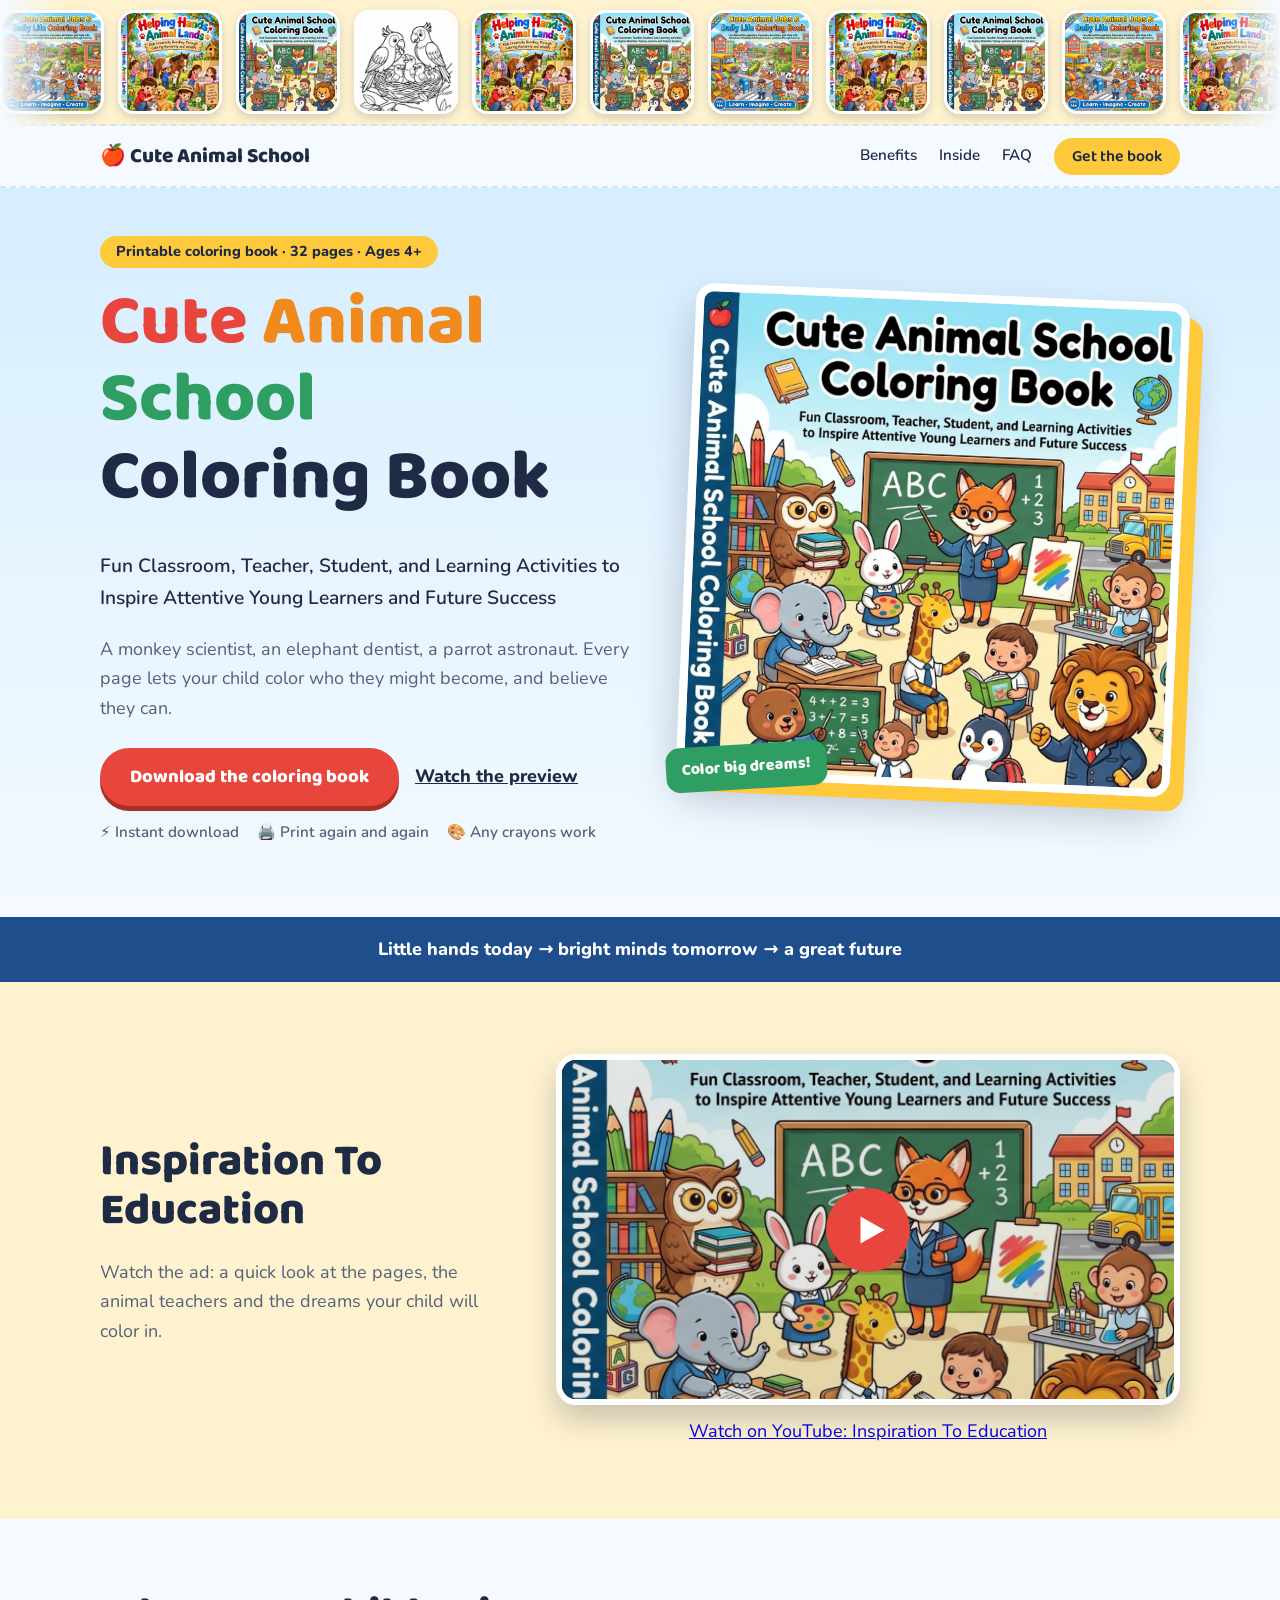
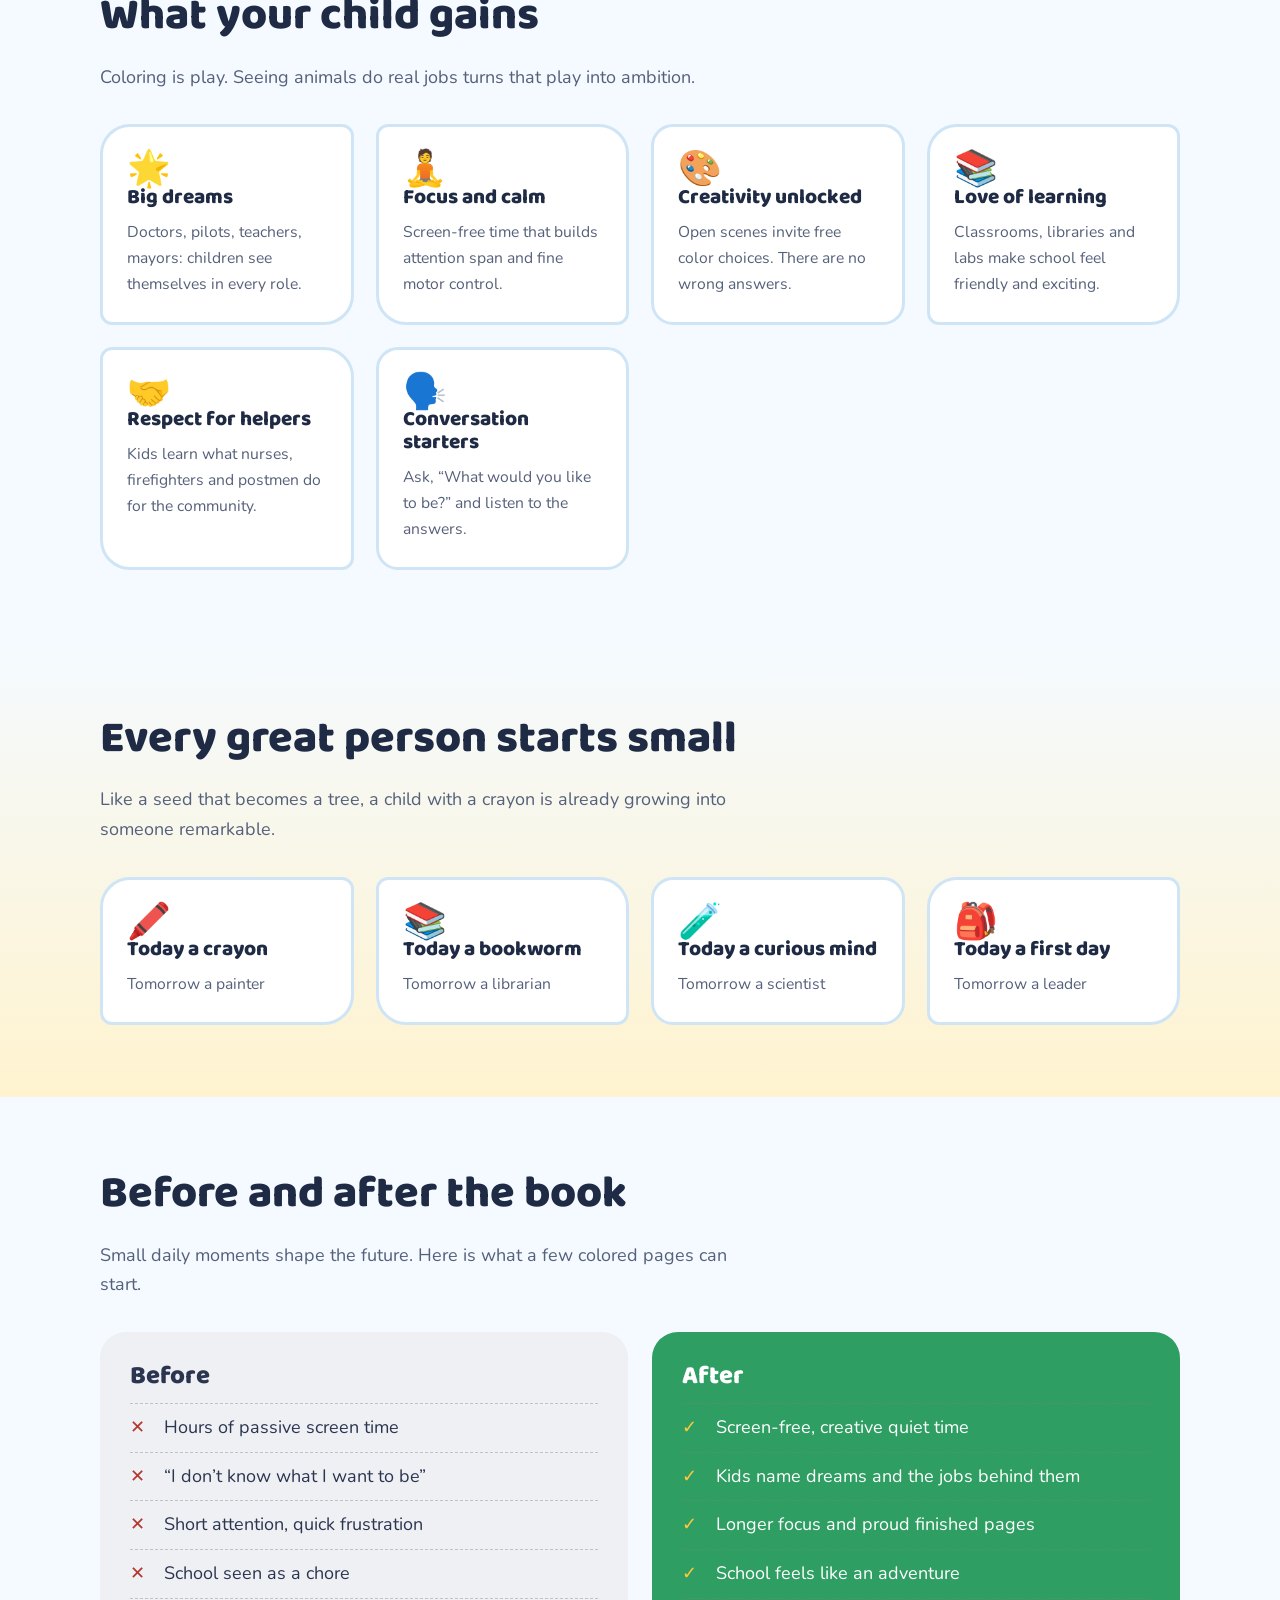
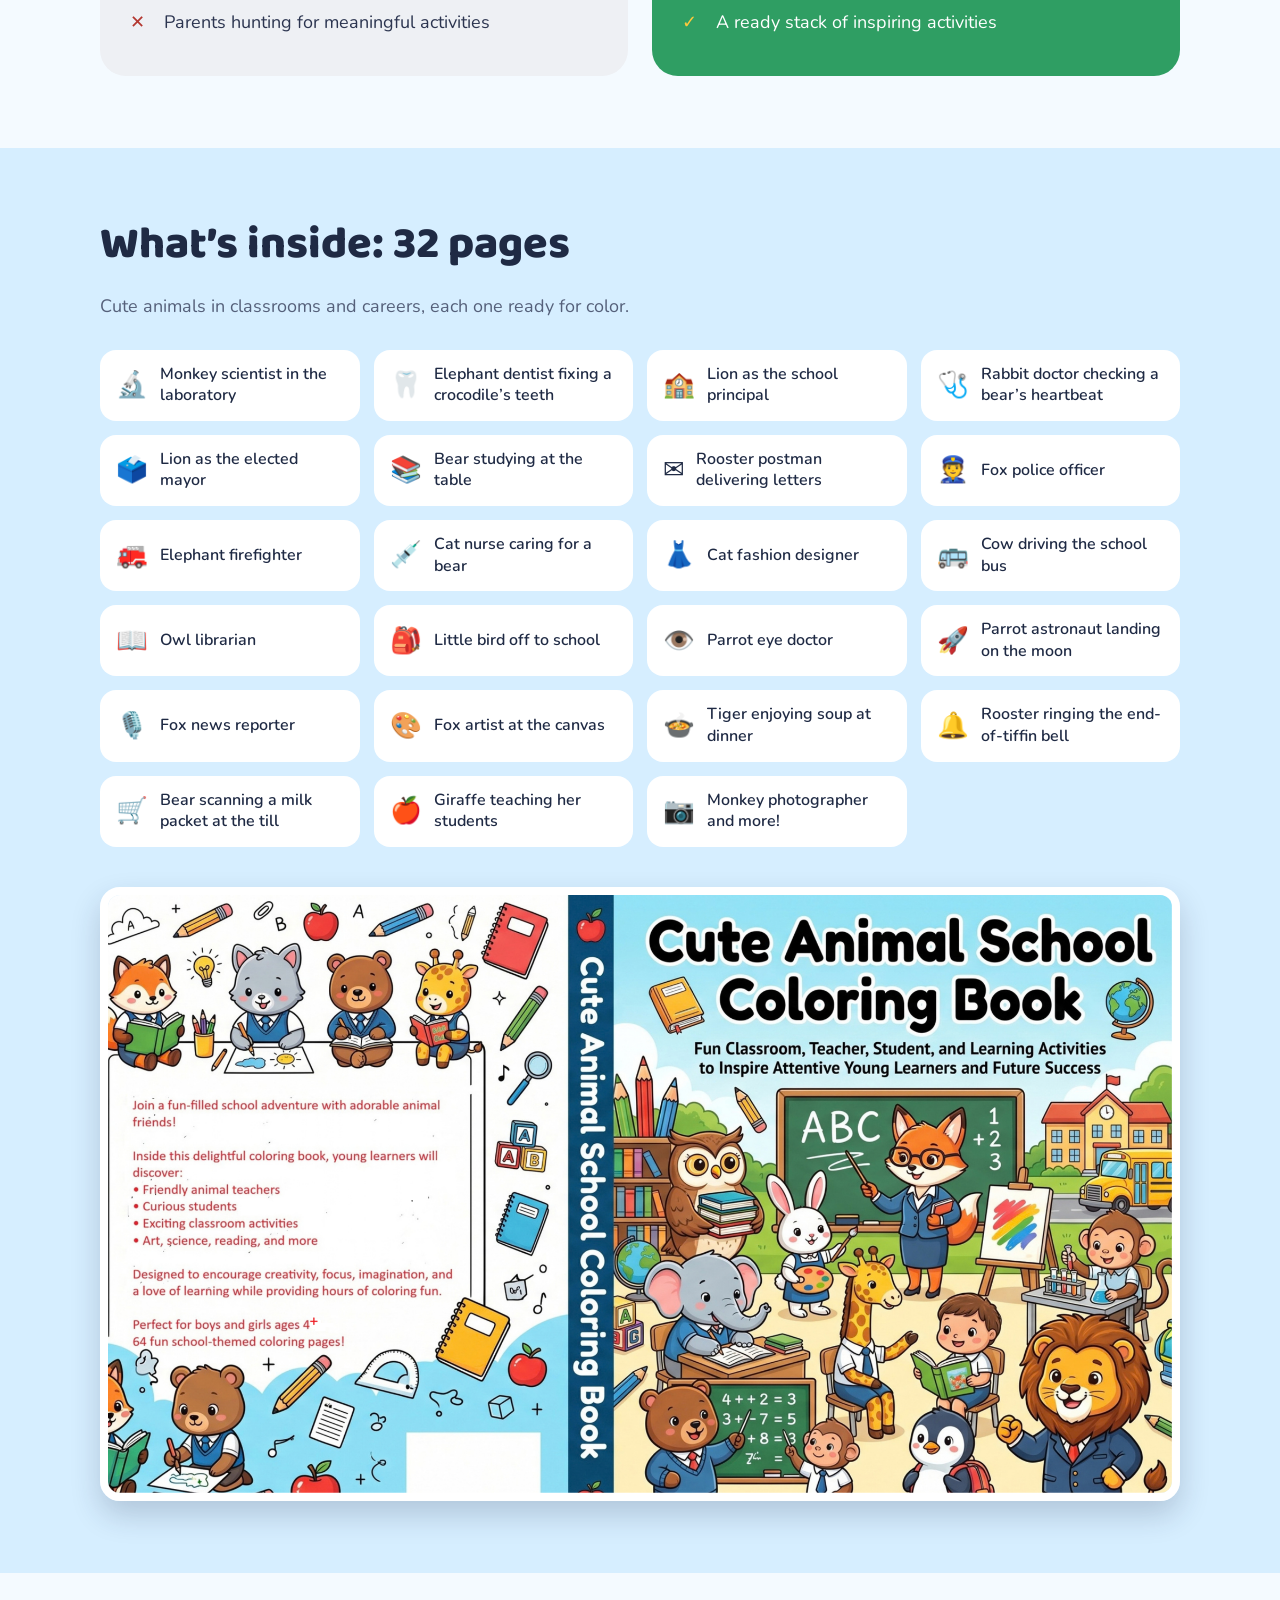
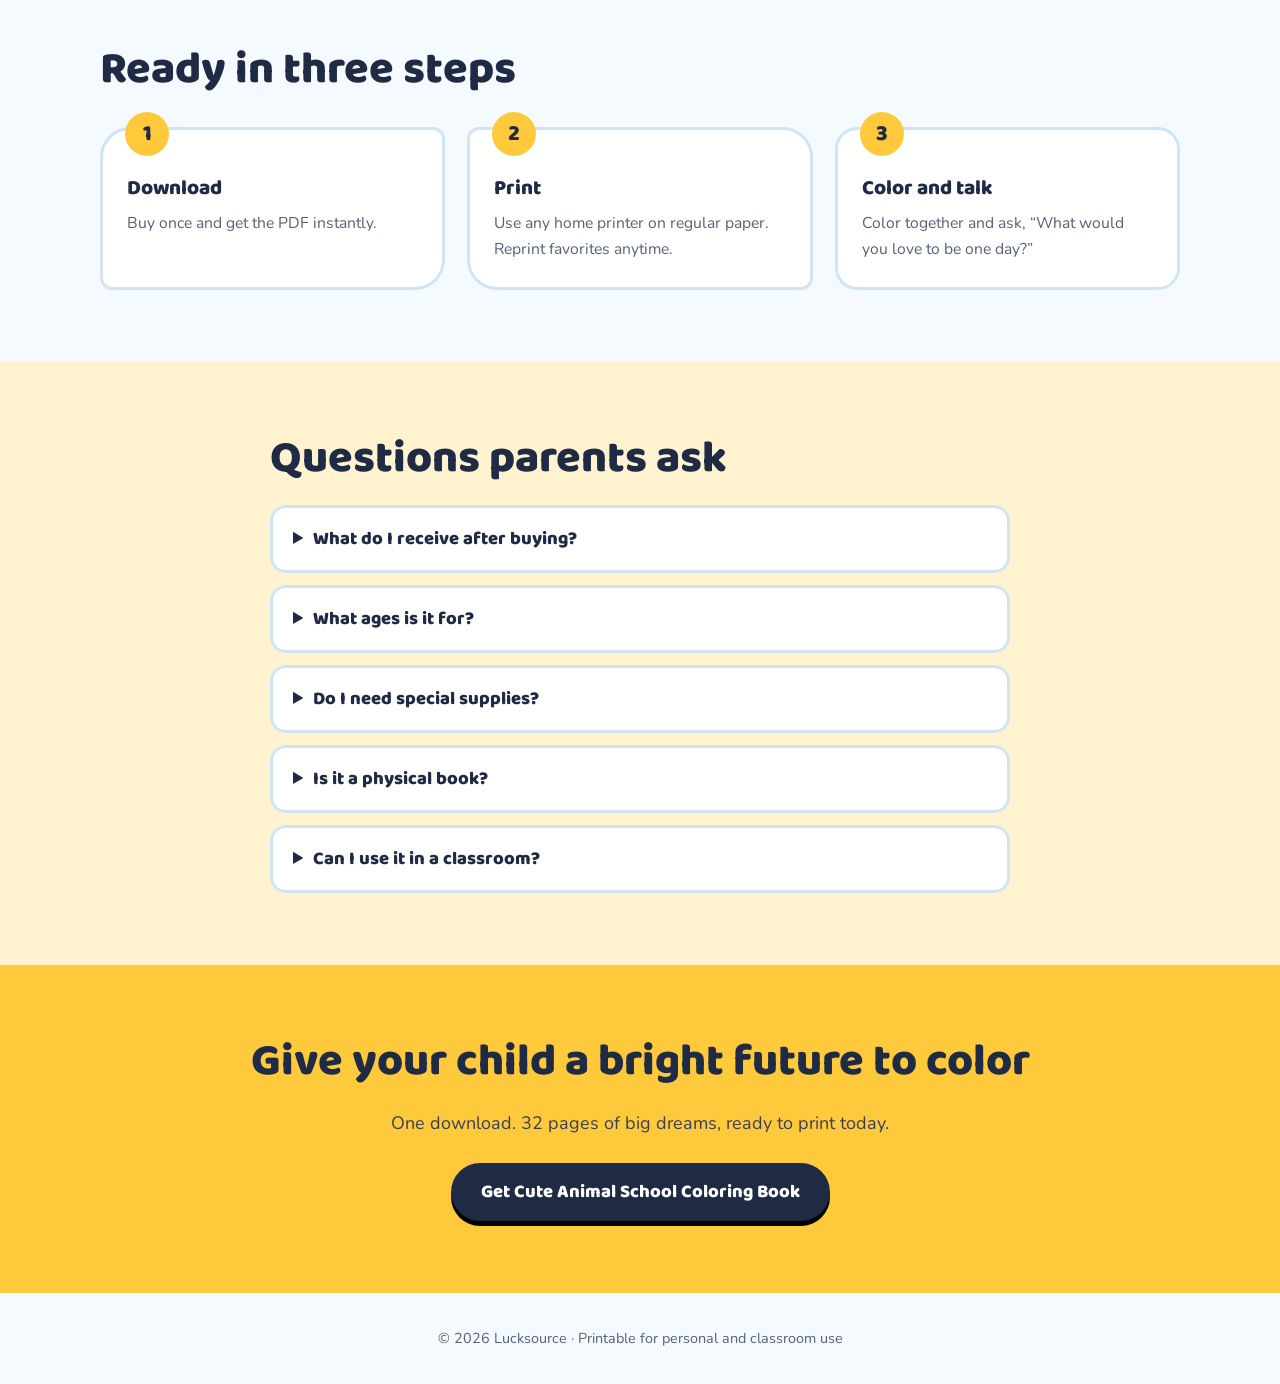
==== bigdreams.html @ ab489492 "Update bigdreams.html" ====
<!DOCTYPE html>
<html lang="en">
<head>
<meta charset="utf-8">
<meta name="viewport" content="width=device-width, initial-scale=1, viewport-fit=cover">
<meta name="p:domain_verify" content="902cdfe76a651cce641a2b0a8f173975"/>
<title>Cute Animal School Coloring Book – 32 Career Coloring Pages for Kids (Printable PDF)</title>
<meta name="description" content="Printable coloring book where cute animals become scientists, doctors, pilots and teachers. 32 pages to inspire attentive young learners and big dreams. Instant download.">
<meta name="keywords" content="animal coloring book, kids coloring pages, careers coloring book, school coloring book, printable coloring book, community helpers, digital download">
<meta name="robots" content="index, follow, max-image-preview:large">
<meta property="og:type" content="product">
<meta property="og:title" content="Cute Animal School Coloring Book – Color Big Dreams">
<meta property="og:description" content="32 printable pages of animals as doctors, astronauts, teachers and more. Instant digital download.">
<meta property="og:image" content="thumnailcuteanimalschool.png">
<meta name="twitter:card" content="summary_large_image">
<meta name="theme-color" content="#2F7BE0">
<link rel="preconnect" href="https://fonts.googleapis.com">
<link href="https://fonts.googleapis.com/css2?family=Baloo+2:wght@600;800&family=Nunito:wght@400;600;800&display=swap" rel="stylesheet">
<script type="application/ld+json">
{"@context":"https://schema.org","@type":"Product","name":"Cute Animal School Coloring Book","description":"Fun Classroom, Teacher, Student, and Learning Activities to Inspire Attentive Young Learners and Future Success. 32 printable pages.","image":"thumnailcuteanimalschool.png","category":"Coloring Book (Digital Download)","audience":{"@type":"PeopleAudience","suggestedMinAge":4},"offers":{"@type":"Offer","url":"https://lucksource.gumroad.com/l/bigdreams","availability":"https://schema.org/InStock","itemCondition":"https://schema.org/NewCondition"}}
</script>
<script type="application/ld+json">
{"@context":"https://schema.org","@type":"VideoObject","name":"Inspiration To Education","description":"Preview of the Cute Animal School Coloring Book.","thumbnailUrl":"thumnailcuteanimalschool.png","uploadDate":"2026-01-01","embedUrl":"https://www.youtube.com/embed/1lcFQXKccN4","contentUrl":"https://www.youtube.com/watch?v=1lcFQXKccN4"}
</script>
<script type="application/ld+json">
{"@context":"https://schema.org","@type":"FAQPage","mainEntity":[{"@type":"Question","name":"What do I receive after buying?","acceptedAnswer":{"@type":"Answer","text":"An instant digital download of the printable coloring book (32 pages). Print as many copies as you need for your own family or classroom."}},{"@type":"Question","name":"What ages is it for?","acceptedAnswer":{"@type":"Answer","text":"Ages 4 and up. Bold outlines suit little hands, and the busy classroom scenes keep older kids interested."}},{"@type":"Question","name":"Do I need special supplies?","acceptedAnswer":{"@type":"Answer","text":"No. Crayons, colored pencils or washable markers all work on standard printer paper."}},{"@type":"Question","name":"Is it a physical book?","acceptedAnswer":{"@type":"Answer","text":"No. It is a digital PDF you print at home, so there is no shipping wait."}},{"@type":"Question","name":"Can I use it in a classroom?","acceptedAnswer":{"@type":"Answer","text":"Yes. Printing for your own family or classroom is welcome. Reselling or sharing the file is not."}}]}
</script>

</head>
<body>
<!-- ===== PRODUCT TICKER: to add a product, copy one <li> and change the link, image and alt text ===== -->
<div class="ticker" id="ticker" role="region" aria-label="Our products">
    <ul class="ticker-track" id="tickerTrack"></ul>
</div>


<header class="top"><div class="wrap">
<a class="logo" href="#top">🍎 Cute Animal School</a>
<nav aria-label="Main"><a href="#benefits">Benefits</a><a href="#inside">Inside</a><a href="#faq">FAQ</a><a class="btn alt" style="padding:6px 18px;font-size:1rem;box-shadow:none" href="https://lucksource.gumroad.com/l/bigdreams" rel="noopener">Get the book</a></nav>
</div></header>

<main id="top">
<section class="hero"><div class="wrap">
<div>
<span class="pill">Printable coloring book · 32 pages · Ages 4+</span>
<h1 class="rainbow"><span>Cute</span> <span>Animal</span> <span>School</span><br><span>Coloring</span> Book</h1>
<p class="sub">Fun Classroom, Teacher, Student, and Learning Activities to Inspire Attentive Young Learners and Future Success</p>
<p class="lead">A monkey scientist, an elephant dentist, a parrot astronaut. Every page lets your child color who they might become, and believe they can.</p>
<div class="cta-row"><a class="btn" href="https://lucksource.gumroad.com/l/bigdreams" rel="noopener">Download the coloring book</a><a href="#video" style="font-weight:800;color:var(--ink)">Watch the preview</a></div>
<ul class="trust"><li>⚡ Instant download</li><li>🖨️ Print again and again</li><li>🎨 Any crayons work</li></ul>
</div>
<div class="book"><img src="thumnailcuteanimalschool.png" width="600" height="600" alt="Cover of the Cute Animal School Coloring Book showing a fox teacher, owl, rabbit, elephant, giraffe, lion and penguin in a classroom"><div class="stamp">Color big dreams!</div></div>
</div></section>

<div class="strip"><p>Little hands today → bright minds tomorrow → a great future</p></div>

<section class="video" id="video"><div class="wrap">
<div><h2>Inspiration To Education</h2><p class="lead">Watch the ad: a quick look at the pages, the animal teachers and the dreams your child will color in.</p></div>
<div>
<div class="player" id="player">
<img src="thumnailcuteanimalschool.png" alt="Preview of the Cute Animal School Coloring Book" loading="lazy">
<button type="button" aria-label="Play the Inspiration To Education video"><svg viewBox="0 0 24 24"><path d="M5 3l16 9-16 9z"/></svg></button>
</div>
<p style="text-align:center;margin:12px 0 0"><a href="https://www.youtube.com/watch?v=1lcFQXKccN4" rel="noopener" target="_blank">Watch on YouTube: Inspiration To Education</a></p>
</div>
</div></section>

<section id="benefits"><div class="wrap">
<h2>What your child gains</h2>
<p class="lead">Coloring is play. Seeing animals do real jobs turns that play into ambition.</p>
<div class="grid">
<div class="card"><div class="ico">🌟</div><h3>Big dreams</h3><p>Doctors, pilots, teachers, mayors: children see themselves in every role.</p></div>
<div class="card"><div class="ico">🧘</div><h3>Focus and calm</h3><p>Screen-free time that builds attention span and fine motor control.</p></div>
<div class="card"><div class="ico">🎨</div><h3>Creativity unlocked</h3><p>Open scenes invite free color choices. There are no wrong answers.</p></div>
<div class="card"><div class="ico">📚</div><h3>Love of learning</h3><p>Classrooms, libraries and labs make school feel friendly and exciting.</p></div>
<div class="card"><div class="ico">🤝</div><h3>Respect for helpers</h3><p>Kids learn what nurses, firefighters and postmen do for the community.</p></div>
<div class="card"><div class="ico">🗣️</div><h3>Conversation starters</h3><p>Ask, “What would you like to be?” and listen to the answers.</p></div>
</div></div></section>

<section class="future"><div class="wrap">
<h2>Every great person starts small</h2>
<p class="lead">Like a seed that becomes a tree, a child with a crayon is already growing into someone remarkable.</p>
<div class="grid"><div class="card"><div class="ico">🖍️</div><h3>Today a crayon</h3><p>Tomorrow a painter</p></div><div class="card"><div class="ico">📚</div><h3>Today a bookworm</h3><p>Tomorrow a librarian</p></div><div class="card"><div class="ico">🧪</div><h3>Today a curious mind</h3><p>Tomorrow a scientist</p></div><div class="card"><div class="ico">🎒</div><h3>Today a first day</h3><p>Tomorrow a leader</p></div></div>
</div></section>

<section><div class="wrap">
<h2>Before and after the book</h2>
<p class="lead">Small daily moments shape the future. Here is what a few colored pages can start.</p>
<div class="ba">
<div class="before"><h3>Before</h3><ul>
<li>Hours of passive screen time</li><li>“I don’t know what I want to be”</li><li>Short attention, quick frustration</li><li>School seen as a chore</li><li>Parents hunting for meaningful activities</li></ul></div>
<div class="after"><h3>After</h3><ul>
<li>Screen-free, creative quiet time</li><li>Kids name dreams and the jobs behind them</li><li>Longer focus and proud finished pages</li><li>School feels like an adventure</li><li>A ready stack of inspiring activities</li></ul></div>
</div></div></section>

<section class="inside" id="inside"><div class="wrap">
<h2>What’s inside: 32 pages</h2>
<p class="lead">Cute animals in classrooms and careers, each one ready for color.</p>
<ul class="themes"><li><b>🔬</b>Monkey scientist in the laboratory</li><li><b>🦷</b>Elephant dentist fixing a crocodile’s teeth</li><li><b>🏫</b>Lion as the school principal</li><li><b>🩺</b>Rabbit doctor checking a bear’s heartbeat</li><li><b>🗳️</b>Lion as the elected mayor</li><li><b>📚</b>Bear studying at the table</li><li><b>✉️</b>Rooster postman delivering letters</li><li><b>👮</b>Fox police officer</li><li><b>🚒</b>Elephant firefighter</li><li><b>💉</b>Cat nurse caring for a bear</li><li><b>👗</b>Cat fashion designer</li><li><b>🚌</b>Cow driving the school bus</li><li><b>📖</b>Owl librarian</li><li><b>🎒</b>Little bird off to school</li><li><b>👁️</b>Parrot eye doctor</li><li><b>🚀</b>Parrot astronaut landing on the moon</li><li><b>🎙️</b>Fox news reporter</li><li><b>🎨</b>Fox artist at the canvas</li><li><b>🍲</b>Tiger enjoying soup at dinner</li><li><b>🔔</b>Rooster ringing the end-of-tiffin bell</li><li><b>🛒</b>Bear scanning a milk packet at the till</li><li><b>🍎</b>Giraffe teaching her students</li><li><b>📷</b>Monkey photographer and more!</li></ul>
<div class="peek"><img src="SchoolPage.png" width="2000" height="1125" loading="lazy" alt="Back and front cover of the Cute Animal School Coloring Book with animal teachers, students and school supplies"></div>
</div></section>

<section class="how"><div class="wrap">
<h2>Ready in three steps</h2>
<div class="grid">
<div class="card"><h3>Download</h3><p>Buy once and get the PDF instantly.</p></div>
<div class="card"><h3>Print</h3><p>Use any home printer on regular paper. Reprint favorites anytime.</p></div>
<div class="card"><h3>Color and talk</h3><p>Color together and ask, “What would you love to be one day?”</p></div>
</div></div></section>

<section id="faq" style="background:var(--wash)"><div class="wrap" style="max-width:780px">
<h2>Questions parents ask</h2>
<details><summary>What do I receive after buying?</summary><p>An instant digital download of the printable coloring book (32 pages). Print as many copies as you need for your own family or classroom.</p></details><details><summary>What ages is it for?</summary><p>Ages 4 and up. Bold outlines suit little hands, and the busy classroom scenes keep older kids interested.</p></details><details><summary>Do I need special supplies?</summary><p>No. Crayons, colored pencils or washable markers all work on standard printer paper.</p></details><details><summary>Is it a physical book?</summary><p>No. It is a digital PDF you print at home, so there is no shipping wait.</p></details><details><summary>Can I use it in a classroom?</summary><p>Yes. Printing for your own family or classroom is welcome. Reselling or sharing the file is not.</p></details>
</div></section>

<section class="final"><div class="wrap">
<h2>Give your child a bright future to color</h2>
<p class="lead">One download. 32 pages of big dreams, ready to print today.</p>
<a class="btn" href="https://lucksource.gumroad.com/l/bigdreams" rel="noopener">Get Cute Animal School Coloring Book</a>
</div></section>
</main>

<footer><div class="wrap">© <span id="yr">2026</span> Lucksource · Printable for personal and classroom use</div></footer>
<div class="sticky"><a class="btn" href="https://lucksource.gumroad.com/l/bigdreams" rel="noopener">Download the coloring book</a></div>

<script>
(function(){
var pl=document.getElementById("player");
pl.querySelector("button").addEventListener("click",function(){
var f=document.createElement("iframe");f.src="https://www.youtube-nocookie.com/embed/1lcFQXKccN4?autoplay=1&rel=0";
f.title="Inspiration To Education video";f.allow="autoplay; encrypted-media; picture-in-picture";f.allowFullscreen=true;
pl.innerHTML="";pl.appendChild(f)});
document.getElementById("yr").textContent=new Date().getFullYear();
var box=document.getElementById("ticker"),ul=document.getElementById("tickerTrack");
var originals=[].slice.call(ul.children);
if(window.matchMedia&&window.matchMedia("(prefers-reduced-motion: reduce)").matches)return;
var SPEED=60;
function build(){
[].slice.call(ul.querySelectorAll("[data-clone]")).forEach(function(n){ul.removeChild(n)});
var setW=ul.offsetWidth;if(!setW)return;
var n=Math.max(1,Math.ceil(box.clientWidth/setW));
for(var r=0;r<n*2-1;r++){originals.forEach(function(li){
var c=li.cloneNode(true);c.setAttribute("data-clone","");c.setAttribute("aria-hidden","true");
[].forEach.call(c.querySelectorAll("a"),function(a){a.tabIndex=-1});ul.appendChild(c)})}
box.style.setProperty("--dur",(n*setW/SPEED)+"s");box.classList.add("is-live")}
build();
var t;window.addEventListener("resize",function(){clearTimeout(t);t=setTimeout(build,200)});
})();
</script>

<script> 
async function loadPage() {
    const tickerTrack = document.getElementById("tickerTrack");

    try {
        // Read the product list from the text file
       
  
        const response = await fetch("productsPath.txt");

        if (!response.ok) {
            throw new Error("Could not load productsPath.txt");
        }

        const text = await response.text();

       
        // Create the UL > LI > A > IMG structure
        const lines = text.split(/\r?\n/);

        lines.forEach(line => {
            if (!line.trim()) return;

            const [href, src, alt] = line.split("|").map(x => x.trim());

            if (!href || !src) return;

            const li = document.createElement("li");
            const a = document.createElement("a");
            const img = document.createElement("img");

            a.href = href;
            a.target = "_blank";
            a.rel = "noopener";

            img.src = src;
            img.alt = alt || "";
            img.decoding = "async";

            a.appendChild(img);
            li.appendChild(a);
            tickerTrack.appendChild(li);
        });
        
        

    } catch (error) {
        console.error("Ticker loading error:", error);
    }

     setTimeout(function () {
        const link = document.createElement("link");
        link.rel = "stylesheet";
        link.href = "style.css";

        document.head.appendChild(link);
    }, 10);
}

document.addEventListener("DOMContentLoaded", loadPage);

</script> 
    
</body>
</html>
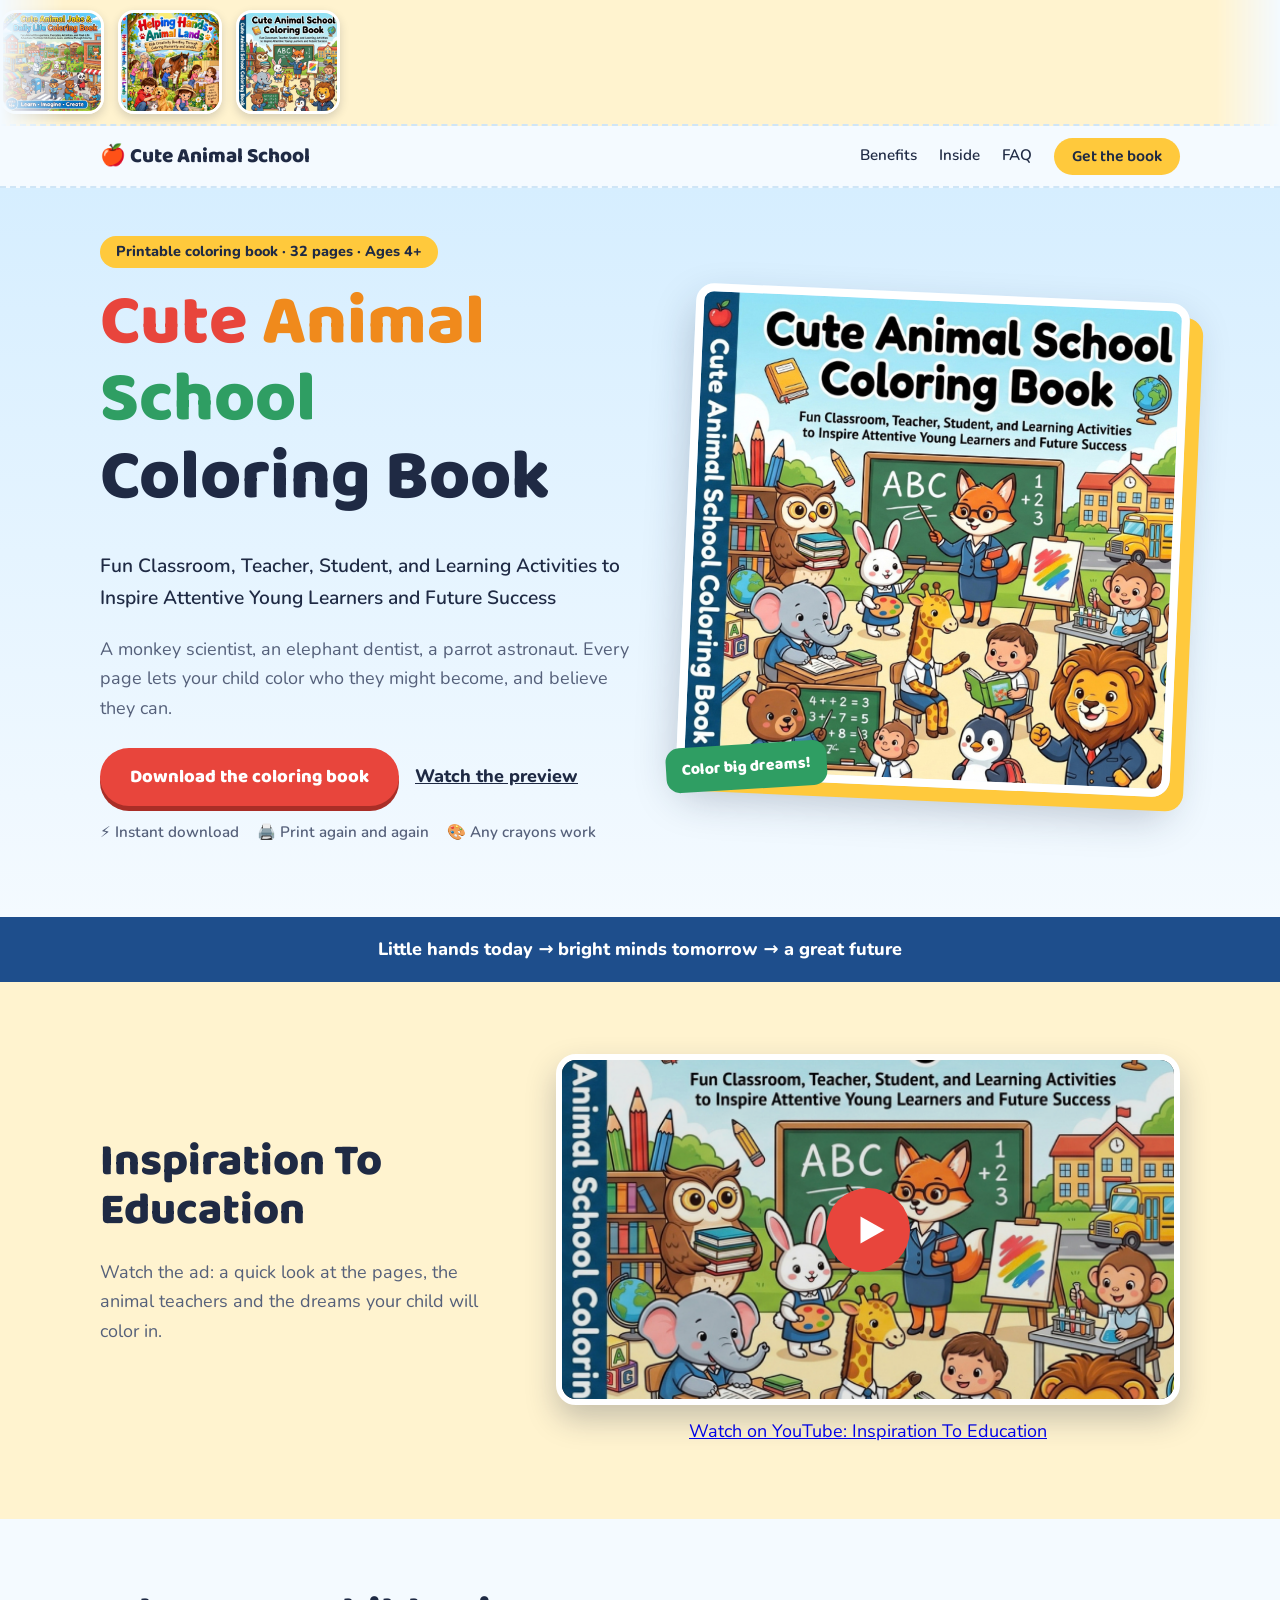
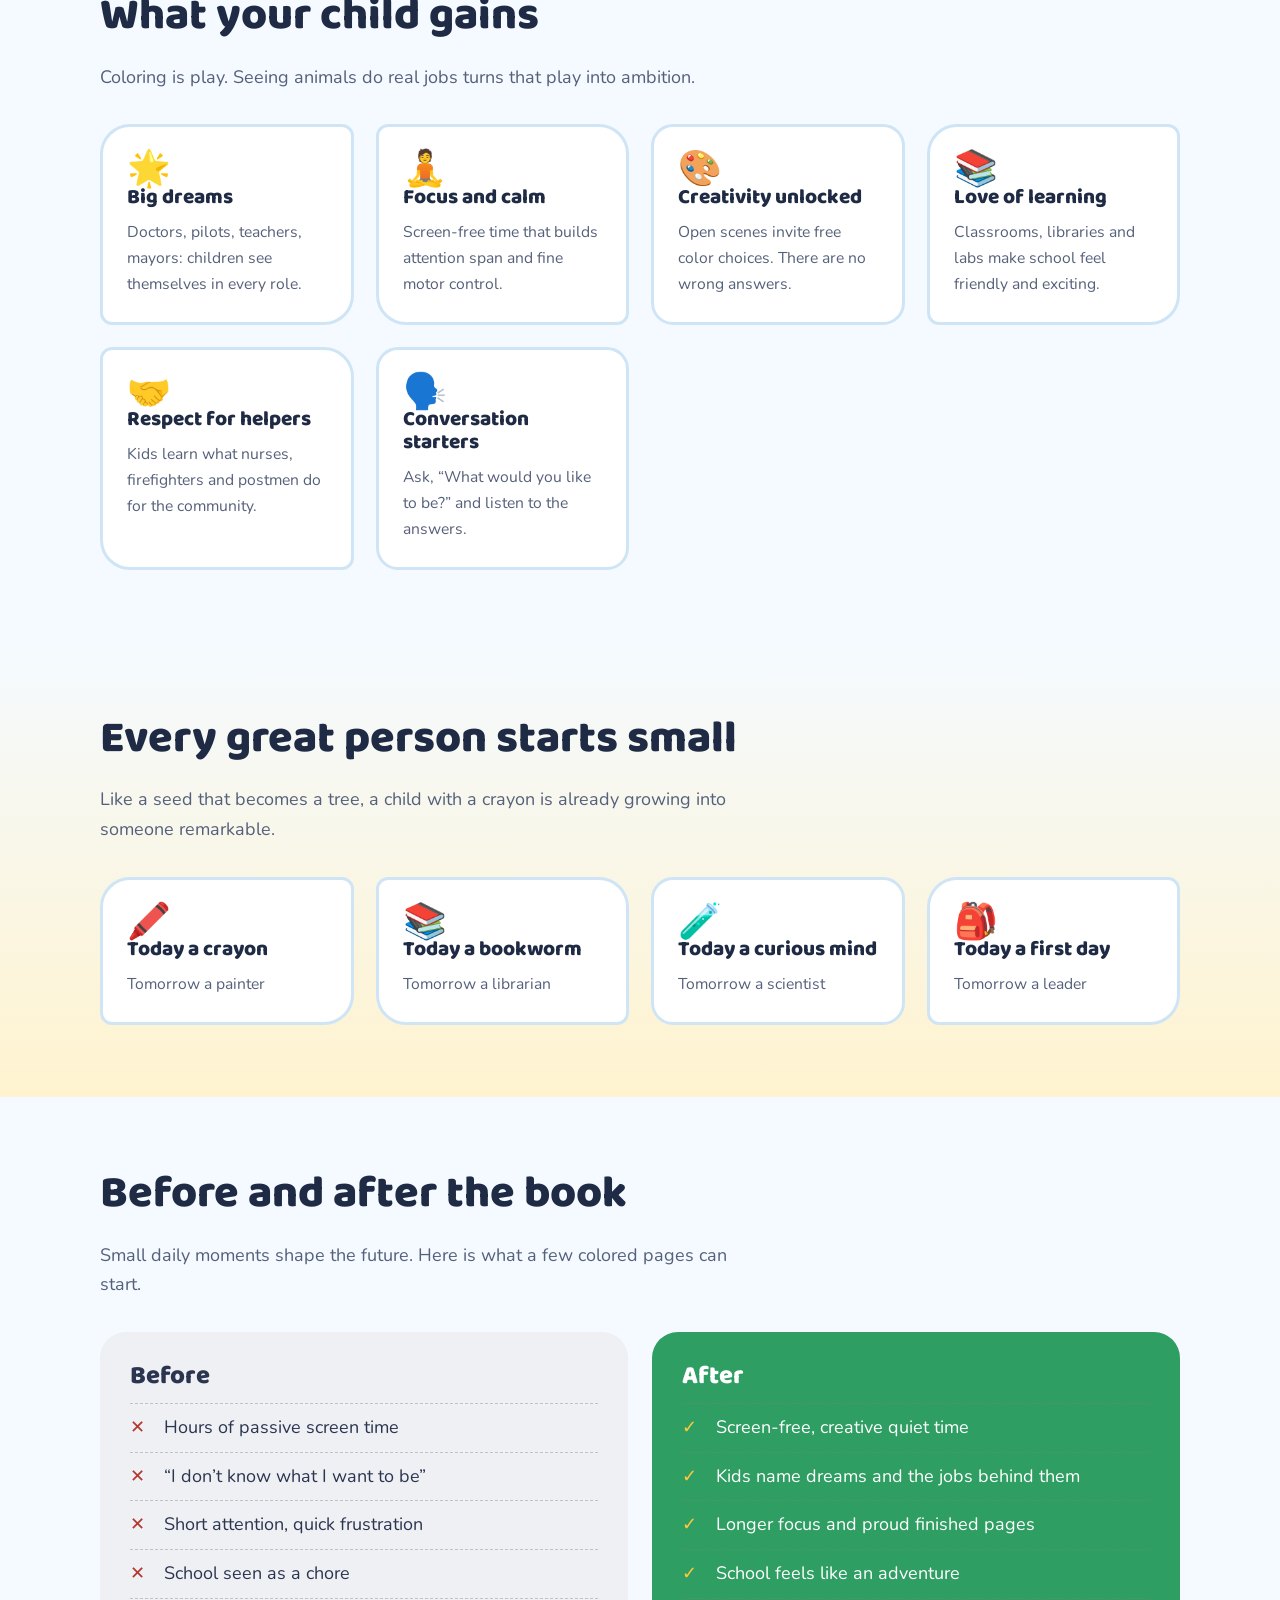
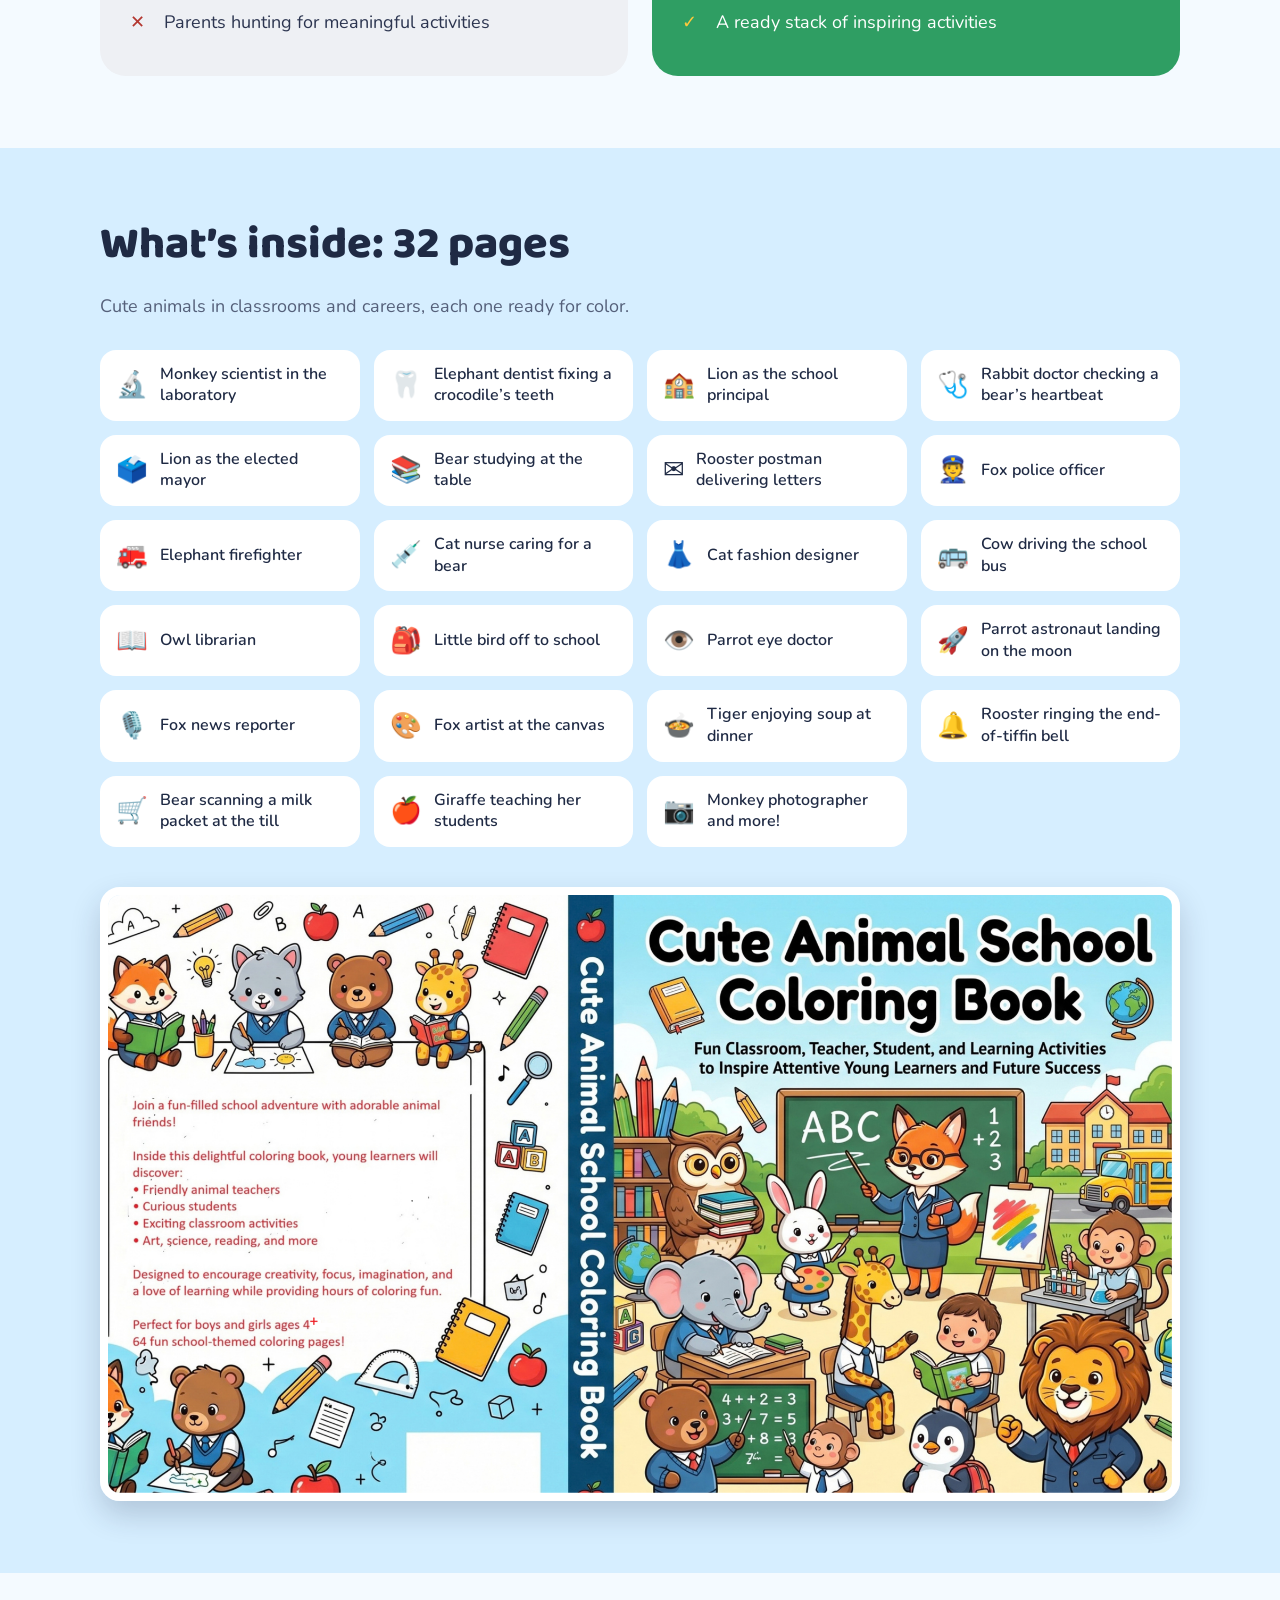
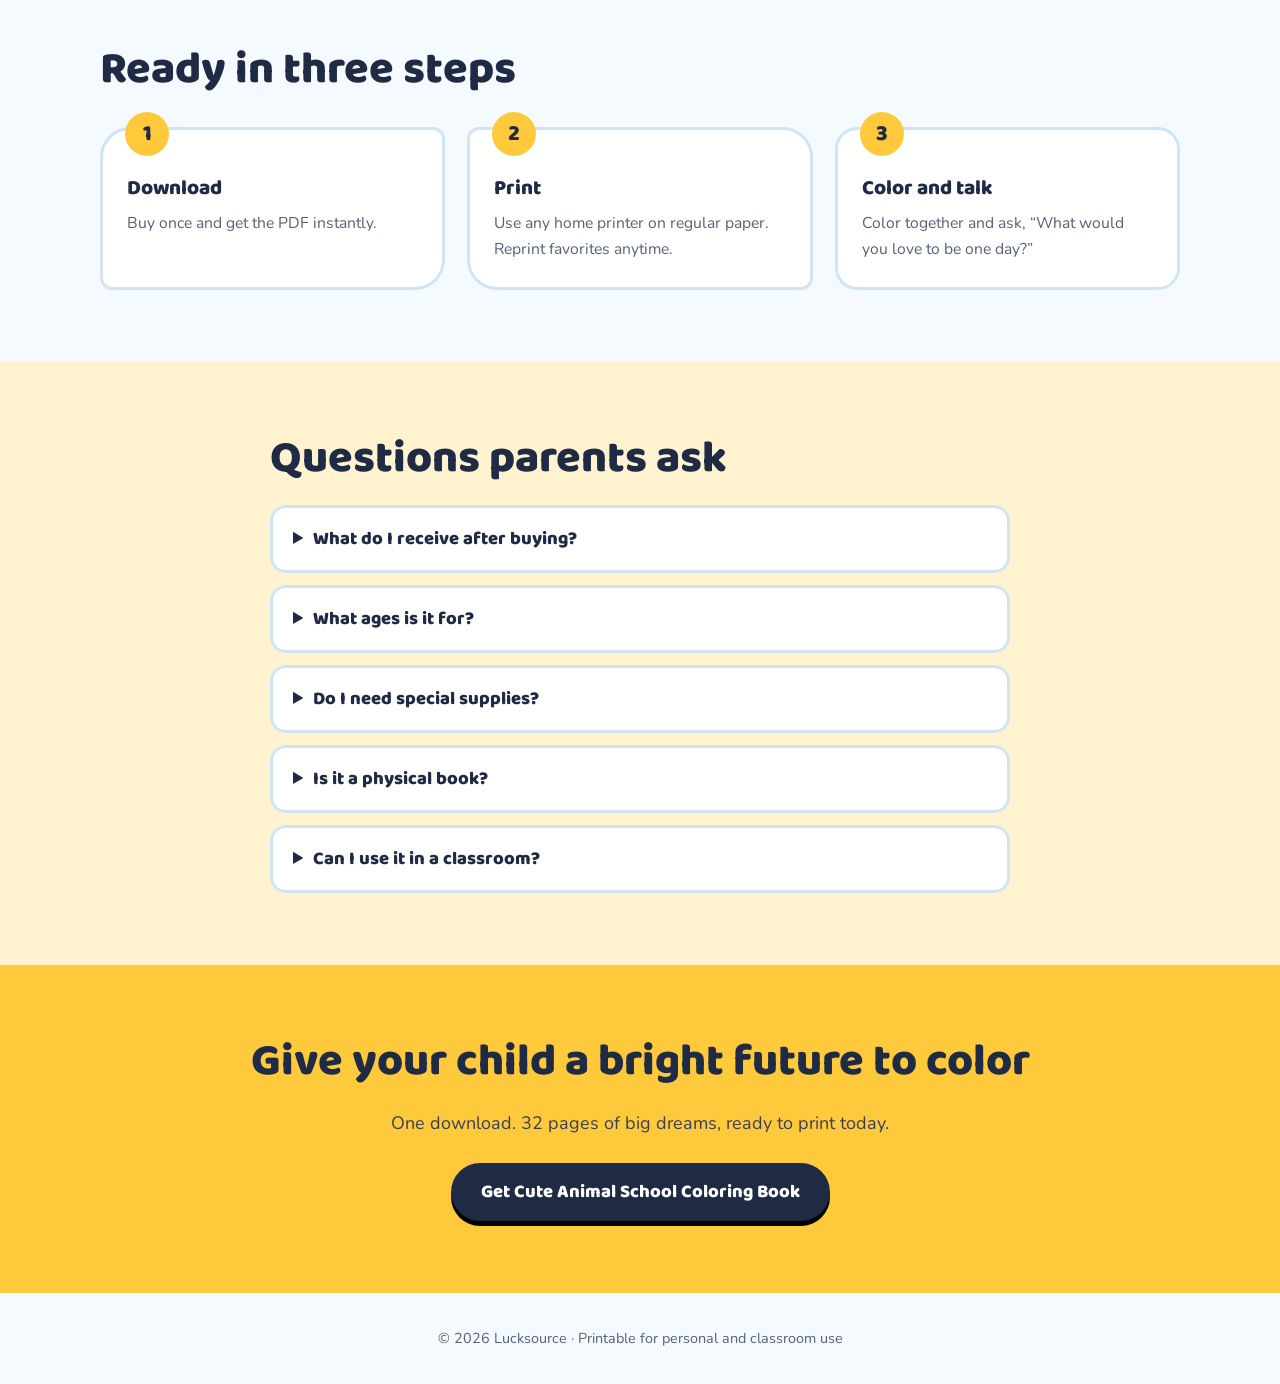
==== commit e8a1e7bd: "Update bigdreams.html" ====
--- a/bigdreams.html
+++ b/bigdreams.html
@@ -25,7 +25,7 @@
 <script type="application/ld+json">
 {"@context":"https://schema.org","@type":"FAQPage","mainEntity":[{"@type":"Question","name":"What do I receive after buying?","acceptedAnswer":{"@type":"Answer","text":"An instant digital download of the printable coloring book (32 pages). Print as many copies as you need for your own family or classroom."}},{"@type":"Question","name":"What ages is it for?","acceptedAnswer":{"@type":"Answer","text":"Ages 4 and up. Bold outlines suit little hands, and the busy classroom scenes keep older kids interested."}},{"@type":"Question","name":"Do I need special supplies?","acceptedAnswer":{"@type":"Answer","text":"No. Crayons, colored pencils or washable markers all work on standard printer paper."}},{"@type":"Question","name":"Is it a physical book?","acceptedAnswer":{"@type":"Answer","text":"No. It is a digital PDF you print at home, so there is no shipping wait."}},{"@type":"Question","name":"Can I use it in a classroom?","acceptedAnswer":{"@type":"Answer","text":"Yes. Printing for your own family or classroom is welcome. Reselling or sharing the file is not."}}]}
 </script>
-
+<link rel="stylesheet" type="text/css" href="style.css">
 </head>
 <body>
 <!-- ===== PRODUCT TICKER: to add a product, copy one <li> and change the link, image and alt text ===== -->
@@ -192,19 +192,13 @@
             tickerTrack.appendChild(li);
         });
         
-        
+       
 
     } catch (error) {
         console.error("Ticker loading error:", error);
     }
 
-     setTimeout(function () {
-        const link = document.createElement("link");
-        link.rel = "stylesheet";
-        link.href = "style.css";
-
-        document.head.appendChild(link);
-    }, 10);
+    
 }
 
 document.addEventListener("DOMContentLoaded", loadPage);
--- a/style.css
+++ b/style.css
@@ -0,0 +1,107 @@
+:root{--ink:#1F2A44;--muted:#55607A;--paper:#F4FAFF;--card:#FFFFFF;--sky:#D6EEFF;--sun:#FFC93C;--navy:#1E4E8C;--leaf:#2F9E63;--berry:#E8453C;--line:#CFE5F6;--wash:#FFF3CF;
+box-sizing:border-box;padding-top:env(safe-area-inset-top,0px);padding-bottom:env(safe-area-inset-bottom,0px)}
+html{scroll-padding-top:env(safe-area-inset-top,0px);scroll-behavior:smooth;-webkit-text-size-adjust:100%}
+@media (prefers-color-scheme:dark){:root:not([data-theme="light"]){--ink:#FFF6DC;--muted:#C5CCDD;--paper:#15213B;--card:#22304F;--sky:#233B5E;--line:#34456B;--wash:#2B3355}}
+:root[data-theme="dark"]{--ink:#FFF6DC;--muted:#C5CCDD;--paper:#15213B;--card:#22304F;--sky:#233B5E;--line:#34456B;--wash:#2B3355}
+*{box-sizing:border-box}
+body{margin:0;background:var(--paper);color:var(--ink);font:400 18px/1.65 'Nunito',system-ui,sans-serif;overflow-x:clip;overflow-wrap:break-word}
+h1,h2,h3{font-family:'Baloo 2','Nunito',system-ui,sans-serif;line-height:1.1;margin:0 0 .5em}
+h1{font-size:clamp(2.4rem,6vw,4.4rem);font-weight:800}
+h2{font-size:clamp(1.8rem,4vw,2.8rem);font-weight:800}
+h3{font-size:1.3rem;font-weight:800}
+img{max-width:100%;height:auto;display:block}
+.wrap{max-width:1120px;margin:0 auto;padding:0 20px}
+section{padding:72px 0}
+.lead{color:var(--muted);max-width:60ch}
+.btn{display:inline-block;background:var(--berry);color:#fff;font:800 1.15rem 'Baloo 2',sans-serif;padding:14px 30px;border-radius:999px;text-decoration:none;box-shadow:0 5px 0 #A92E27;transition:transform .15s,box-shadow .15s}
+.btn:hover{transform:translateY(2px);box-shadow:0 3px 0 #A92E27}
+.btn:focus-visible,a:focus-visible,button:focus-visible,summary:focus-visible{outline:3px solid var(--ink);outline-offset:3px}
+.btn.alt{background:var(--sun);color:#1F2A44;box-shadow:0 5px 0 #C9971A}
+.top{position:sticky;top:env(safe-area-inset-top,0px);z-index:20;background:var(--paper);border-bottom:2px dashed var(--line)}
+.top .wrap{display:flex;align-items:center;justify-content:space-between;height:60px}
+.logo{font:800 1.3rem 'Baloo 2',sans-serif;color:var(--ink);text-decoration:none}
+.top nav{display:flex;gap:22px;align-items:center}
+.top nav a{color:var(--ink);text-decoration:none;font-weight:600;font-size:.95rem}
+.hero{background:linear-gradient(180deg,var(--sky),var(--paper));padding:48px 0 72px;overflow:hidden}
+.hero .wrap{display:grid;grid-template-columns:1.05fr .95fr;gap:40px;align-items:center}
+.hero .wrap>*{min-width:0}
+.sub{font-size:1.2rem;font-weight:600;margin-bottom:20px}
+.pill{display:inline-block;background:var(--sun);color:#1F2A44;font-weight:800;padding:4px 16px;border-radius:999px;font-size:.9rem;margin-bottom:16px}
+.rainbow span:nth-child(1){color:#E8453C}.rainbow span:nth-child(2){color:#F08A1C}.rainbow span:nth-child(3){color:#2F9E63}.rainbow span:nth-child(4){color:#2F7BE0}
+.cta-row{display:flex;gap:16px;flex-wrap:wrap;align-items:center;margin:24px 0 14px}
+.trust{display:flex;gap:18px;flex-wrap:wrap;color:var(--muted);font-size:.95rem;font-weight:600;padding:0;list-style:none;margin:0}
+.book{position:relative;transform:rotate(2.5deg);border:8px solid #fff;border-radius:18px;box-shadow:14px 14px 0 var(--sun),0 20px 40px rgba(31,42,68,.25)}
+.book img{border-radius:10px;width:100%}
+.stamp{position:absolute;left:-18px;bottom:-18px;background:var(--leaf);color:#fff;font:800 1rem 'Baloo 2',sans-serif;padding:10px 16px;border-radius:14px;transform:rotate(-6deg)}
+.strip{background:var(--navy);color:#fff;padding:18px 0;font-weight:800;text-align:center}
+.strip p{margin:0}
+.video{background:var(--wash)}
+.video .wrap{display:grid;grid-template-columns:.8fr 1.2fr;gap:40px;align-items:center}
+.video .wrap>*{min-width:0}
+.player{position:relative;aspect-ratio:16/9;border-radius:20px;overflow:hidden;border:6px solid #fff;box-shadow:0 14px 30px rgba(31,42,68,.25);background:#000}
+.player img{width:100%;height:100%;object-fit:cover;opacity:.9}
+.player button{position:absolute;inset:0;margin:auto;width:84px;height:84px;border-radius:50%;border:0;background:var(--berry);cursor:pointer;display:grid;place-items:center}
+.player button svg{width:36px;fill:#fff;margin-left:6px}
+.player iframe{position:absolute;inset:0;width:100%;height:100%;border:0}
+.grid{display:grid;grid-template-columns:repeat(auto-fit,minmax(min(240px,100%),1fr));gap:22px;margin-top:32px}
+.card{background:var(--card);border:3px solid var(--line);border-radius:22px;padding:24px}
+.card .ico{font-size:2.2rem;line-height:1}
+.card p{margin:0;color:var(--muted);font-size:.98rem}
+.card:nth-child(3n+1){border-radius:30px 12px 30px 12px}
+.card:nth-child(3n+2){border-radius:12px 30px 12px 30px}
+.ba{display:grid;grid-template-columns:1fr 1fr;gap:24px;margin-top:32px}
+.ba>div{border-radius:26px;padding:30px}
+.before{background:#EEF0F4;color:#2C3550}
+.after{background:var(--leaf);color:#fff}
+.ba h3{font-size:1.6rem}
+.ba ul{list-style:none;padding:0;margin:0}
+.ba li{padding:9px 0 9px 34px;position:relative;border-top:1px dashed rgba(127,127,127,.4)}
+.ba li::before{position:absolute;left:0;font-weight:800}
+.before li::before{content:"✕";color:#B3362F}
+.after li::before{content:"✓";color:var(--sun)}
+.future{background:linear-gradient(180deg,var(--paper),var(--wash))}
+.inside{background:var(--sky)}
+.themes{display:grid;grid-template-columns:repeat(auto-fit,minmax(min(250px,100%),1fr));gap:14px;margin-top:28px;padding:0;list-style:none}
+.themes li{background:var(--card);border-radius:16px;padding:14px 16px;display:flex;gap:12px;align-items:center;font-weight:600;font-size:1rem;line-height:1.35}
+.themes b{font-size:1.6rem}
+.peek{margin-top:40px;border:8px solid #fff;border-radius:20px;overflow:hidden;box-shadow:0 14px 30px rgba(31,42,68,.2)}
+.how{counter-reset:s}
+.how .card{position:relative;padding-top:48px}
+.how .card::before{counter-increment:s;content:counter(s);position:absolute;top:-18px;left:22px;background:var(--sun);color:#1F2A44;font:800 1.4rem 'Baloo 2';width:44px;height:44px;border-radius:50%;display:grid;place-items:center}
+details{background:var(--card);border:3px solid var(--line);border-radius:16px;padding:16px 20px;margin-top:12px}
+summary{font:800 1.15rem 'Baloo 2';cursor:pointer}
+details p{margin:10px 0 0;color:var(--muted)}
+.final{background:var(--sun);color:#1F2A44;text-align:center}
+.final .lead{color:#3A3F55;margin:0 auto 24px}
+.final .btn{background:#1F2A44;box-shadow:0 5px 0 #000}
+footer{padding:34px 0;text-align:center;color:var(--muted);font-size:.9rem}
+.sticky{display:none}
+.ticker{--t:clamp(68px,15vw,104px);background:var(--wash);border-bottom:2px dashed var(--line);padding:10px 0;overflow-x:auto;overflow-y:hidden;scrollbar-width:none;-webkit-mask-image:linear-gradient(90deg,transparent,#000 5%,#000 95%,transparent);mask-image:linear-gradient(90deg,transparent,#000 5%,#000 95%,transparent)}
+.ticker::-webkit-scrollbar{display:none}
+.ticker-track{display:flex;flex-wrap:nowrap;width:max-content;margin:0;padding:0;list-style:none}
+.ticker-track li{flex:0 0 auto;width:var(--t);height:var(--t);margin-right:14px;border-radius:16px;overflow:hidden;background:linear-gradient(135deg,var(--sky),var(--sun));border:3px solid var(--card);box-shadow:0 4px 10px rgba(31,42,68,.18)}
+.ticker-track a{display:block;width:100%;height:100%}
+.ticker-track img{width:100%;height:100%;object-fit:cover}
+.ticker.is-live{overflow:hidden}
+.ticker.is-live .ticker-track{animation:ticker-ltr var(--dur,30s) linear infinite;will-change:transform}
+.ticker.is-live:hover .ticker-track,.ticker.is-live:focus-within .ticker-track{animation-play-state:paused}
+@keyframes ticker-ltr{from{transform:translate3d(-50%,0,0)}to{transform:translate3d(0,0,0)}}
+@media(max-width:820px){
+body{font-size:17px}section{padding:52px 0}
+.hero{padding:32px 0 56px}
+.hero .wrap,.video .wrap,.ba{grid-template-columns:1fr}
+.top nav a:not(.btn){display:none}
+.book{width:100%;max-width:460px;margin:0 auto;box-shadow:10px 10px 0 var(--sun),0 14px 28px rgba(31,42,68,.25)}
+.sticky{display:block;position:fixed;left:0;right:0;bottom:0;z-index:30;padding:10px 16px calc(10px + env(safe-area-inset-bottom,0px));background:var(--paper);border-top:2px solid var(--line);text-align:center}
+.sticky .btn{width:100%;padding:12px}
+footer{padding-bottom:90px}
+}
+@media(max-width:560px){
+body{font-size:16px}.wrap{padding:0 16px}
+.cta-row{flex-direction:column;align-items:stretch;text-align:center;gap:12px}
+.cta-row .btn{width:100%;text-align:center}
+.stamp{left:-6px;bottom:-14px;font-size:.9rem}
+.player button{width:64px;height:64px}.ba>div{padding:22px}
+.peek{border-width:5px}
+}
+@media(prefers-reduced-motion:reduce){html{scroll-behavior:auto}.btn{transition:none}}
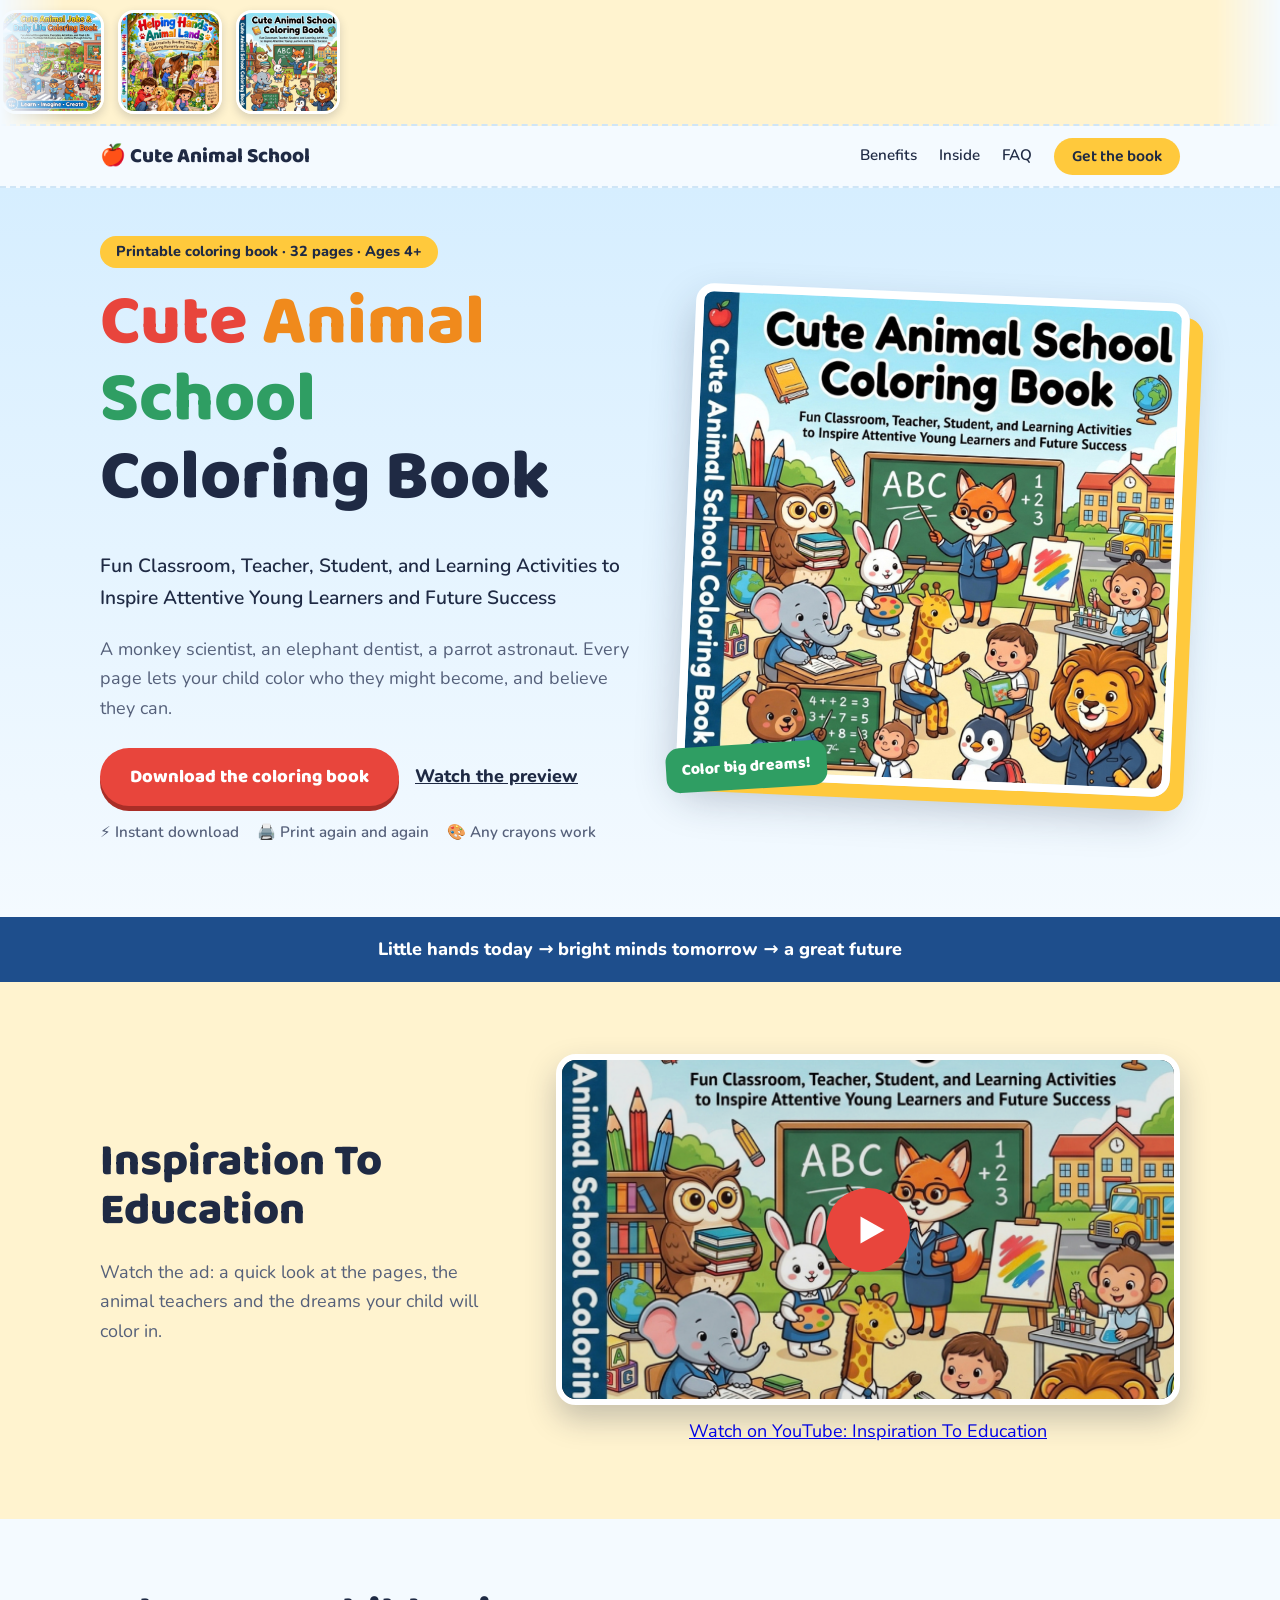
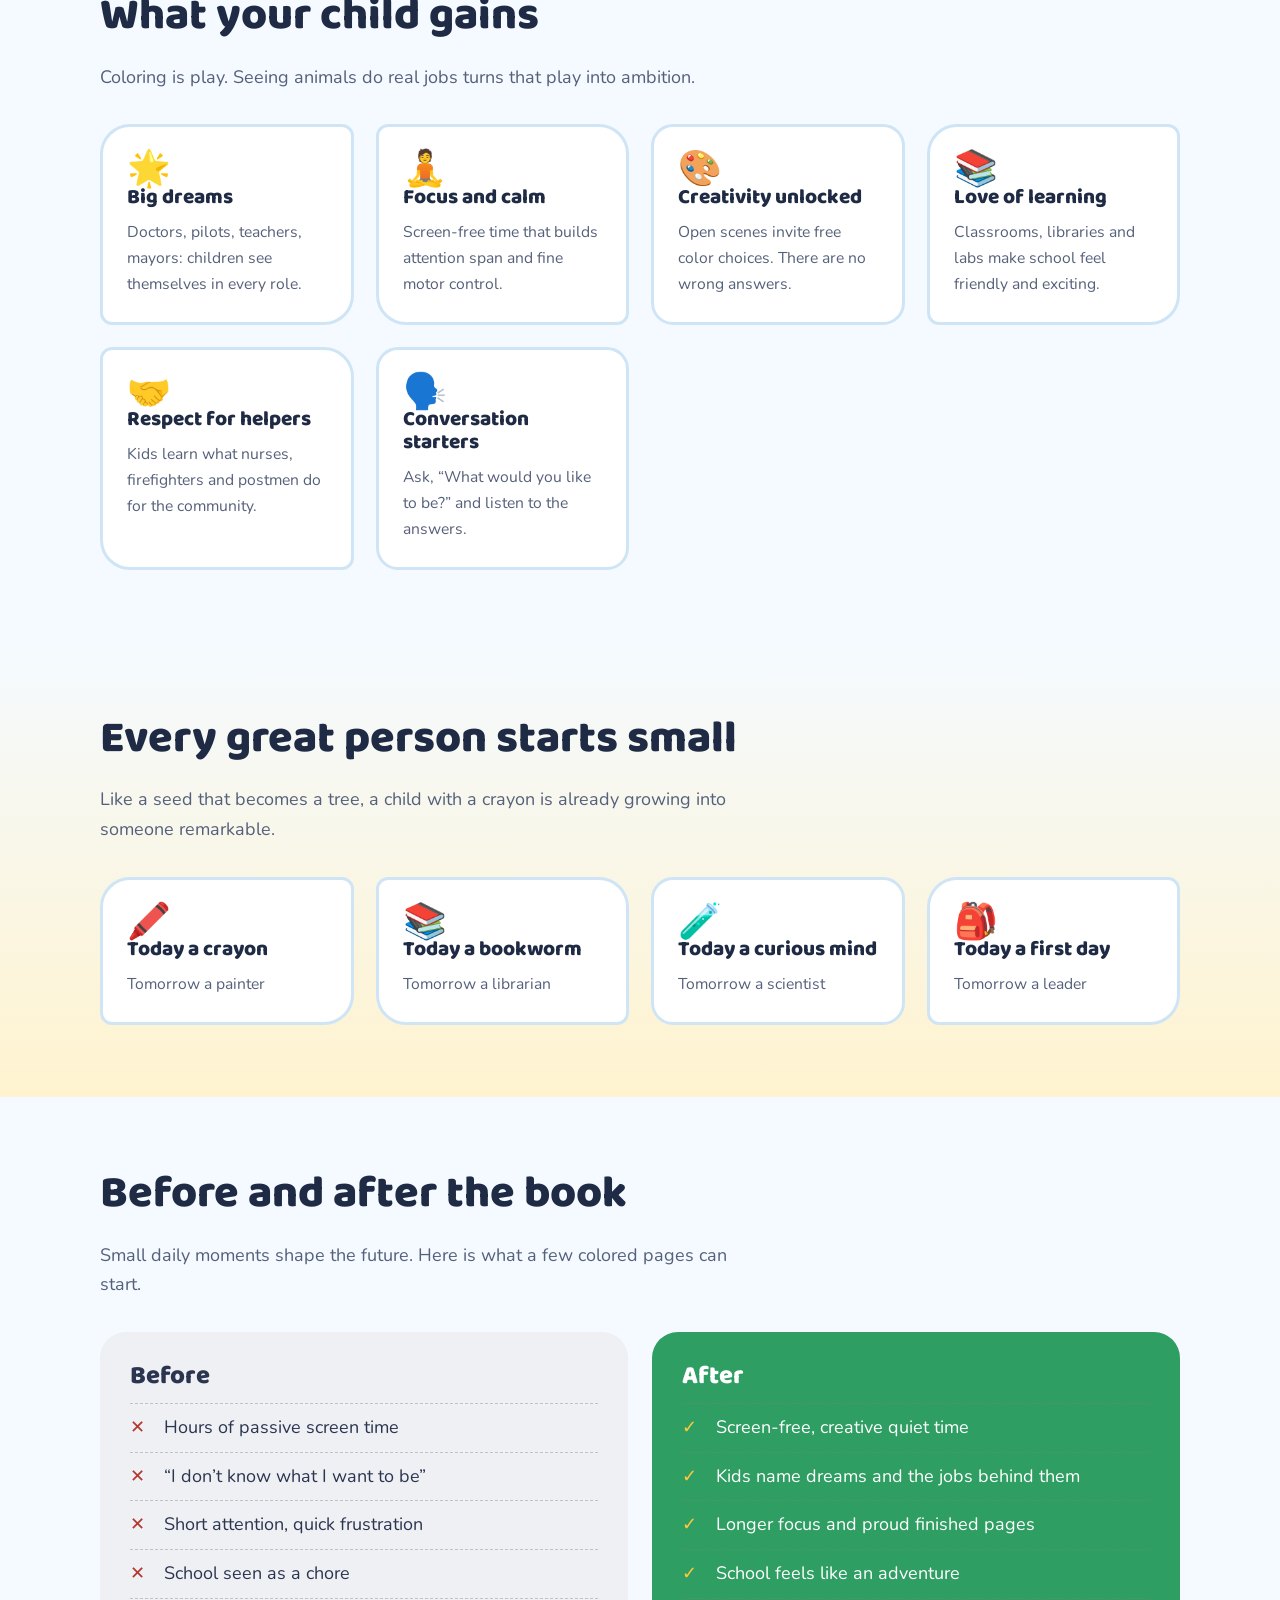
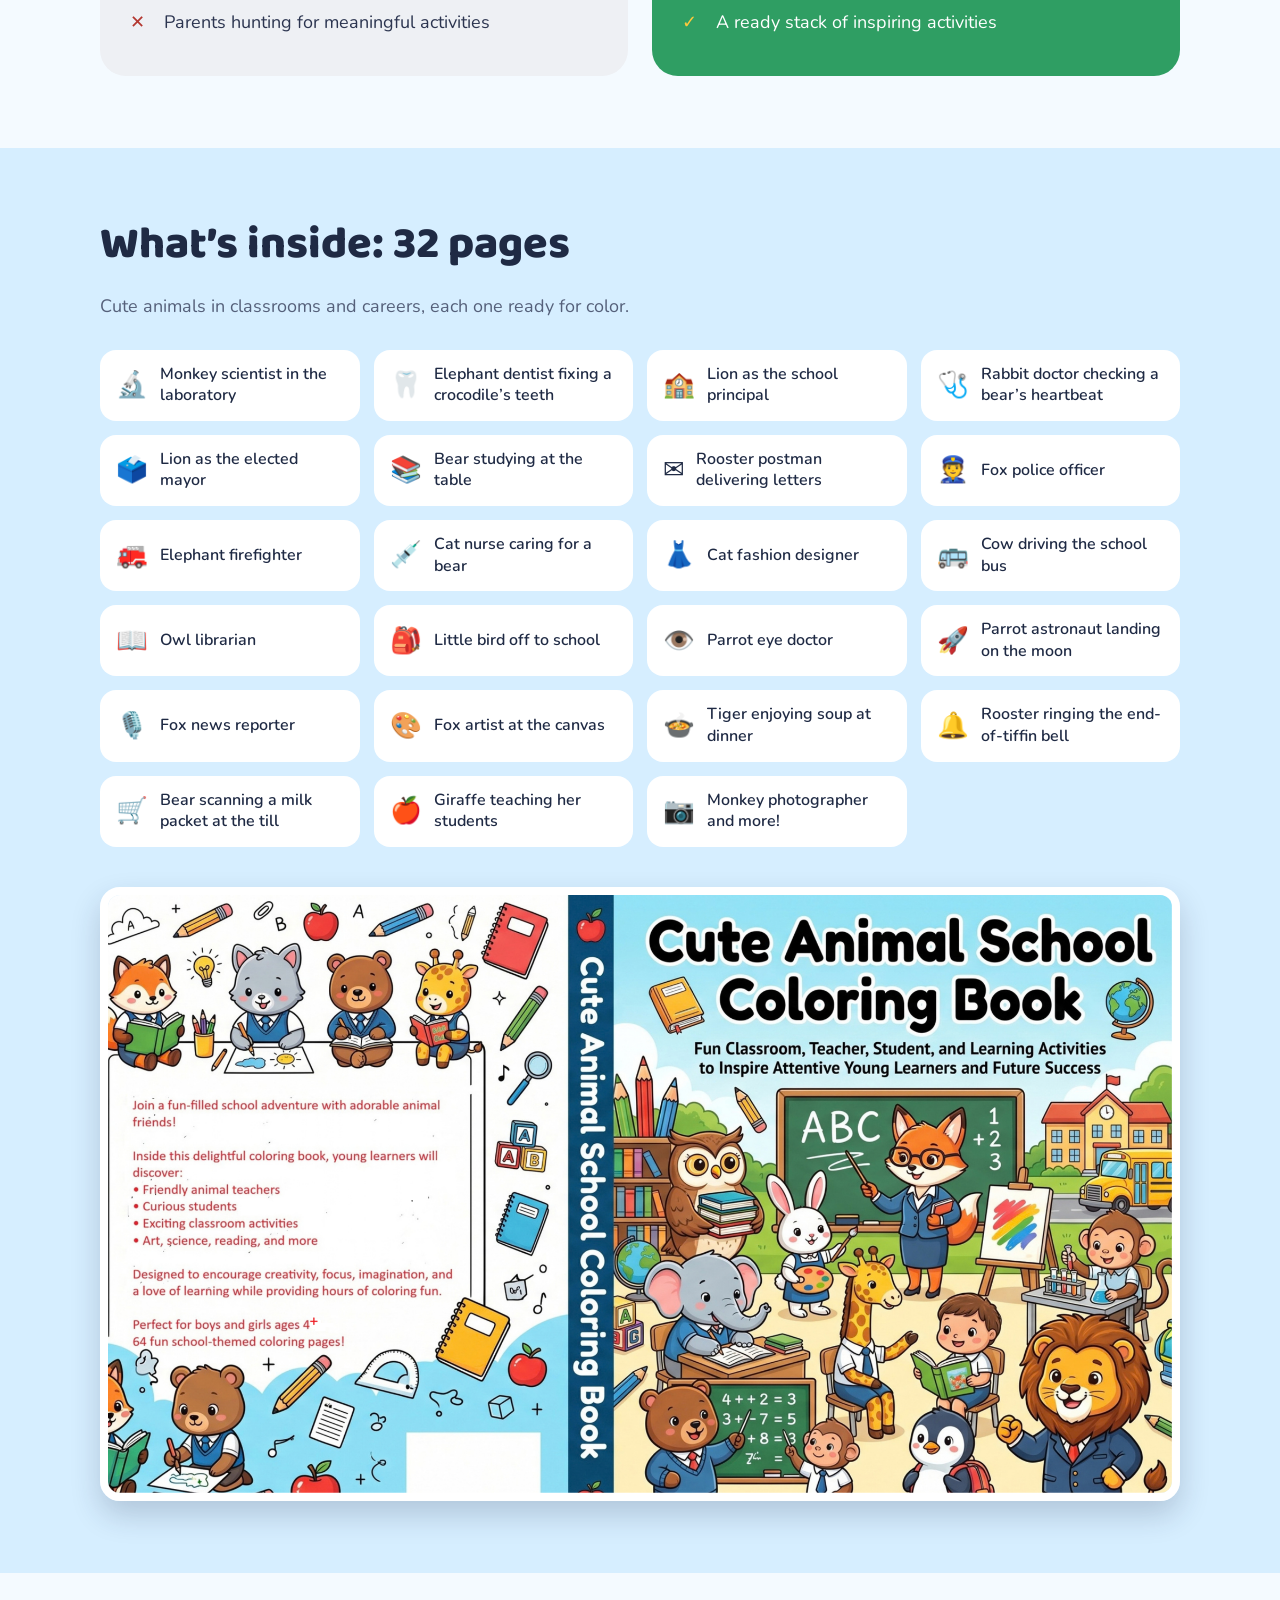
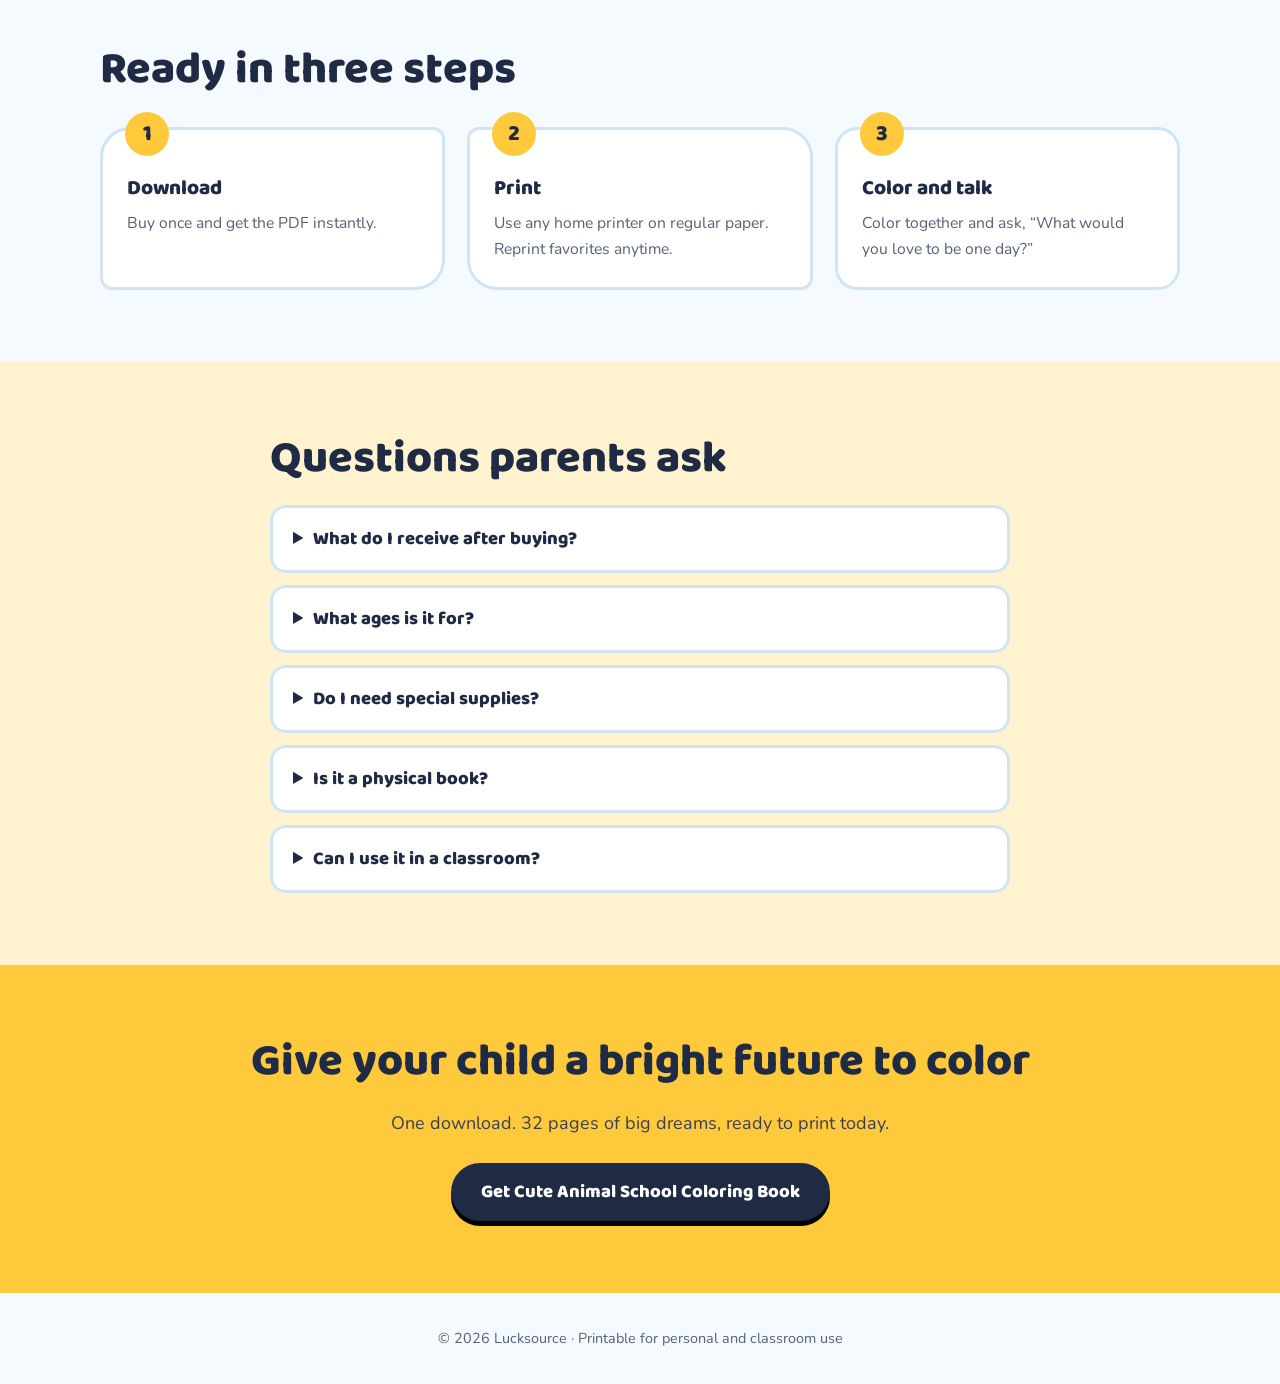
==== commit c0372624: "Update bigdreams.html" ====
--- a/bigdreams.html
+++ b/bigdreams.html
@@ -25,7 +25,7 @@
 <script type="application/ld+json">
 {"@context":"https://schema.org","@type":"FAQPage","mainEntity":[{"@type":"Question","name":"What do I receive after buying?","acceptedAnswer":{"@type":"Answer","text":"An instant digital download of the printable coloring book (32 pages). Print as many copies as you need for your own family or classroom."}},{"@type":"Question","name":"What ages is it for?","acceptedAnswer":{"@type":"Answer","text":"Ages 4 and up. Bold outlines suit little hands, and the busy classroom scenes keep older kids interested."}},{"@type":"Question","name":"Do I need special supplies?","acceptedAnswer":{"@type":"Answer","text":"No. Crayons, colored pencils or washable markers all work on standard printer paper."}},{"@type":"Question","name":"Is it a physical book?","acceptedAnswer":{"@type":"Answer","text":"No. It is a digital PDF you print at home, so there is no shipping wait."}},{"@type":"Question","name":"Can I use it in a classroom?","acceptedAnswer":{"@type":"Answer","text":"Yes. Printing for your own family or classroom is welcome. Reselling or sharing the file is not."}}]}
 </script>
-<link rel="stylesheet" type="text/css" href="style.css">
+
 </head>
 <body>
 <!-- ===== PRODUCT TICKER: to add a product, copy one <li> and change the link, image and alt text ===== -->
@@ -191,6 +191,11 @@
             li.appendChild(a);
             tickerTrack.appendChild(li);
         });
+
+         const link = document.createElement("link");
+        link.rel = "stylesheet";
+        link.href = "style.css";
+        document.head.appendChild(link);
         
        
 
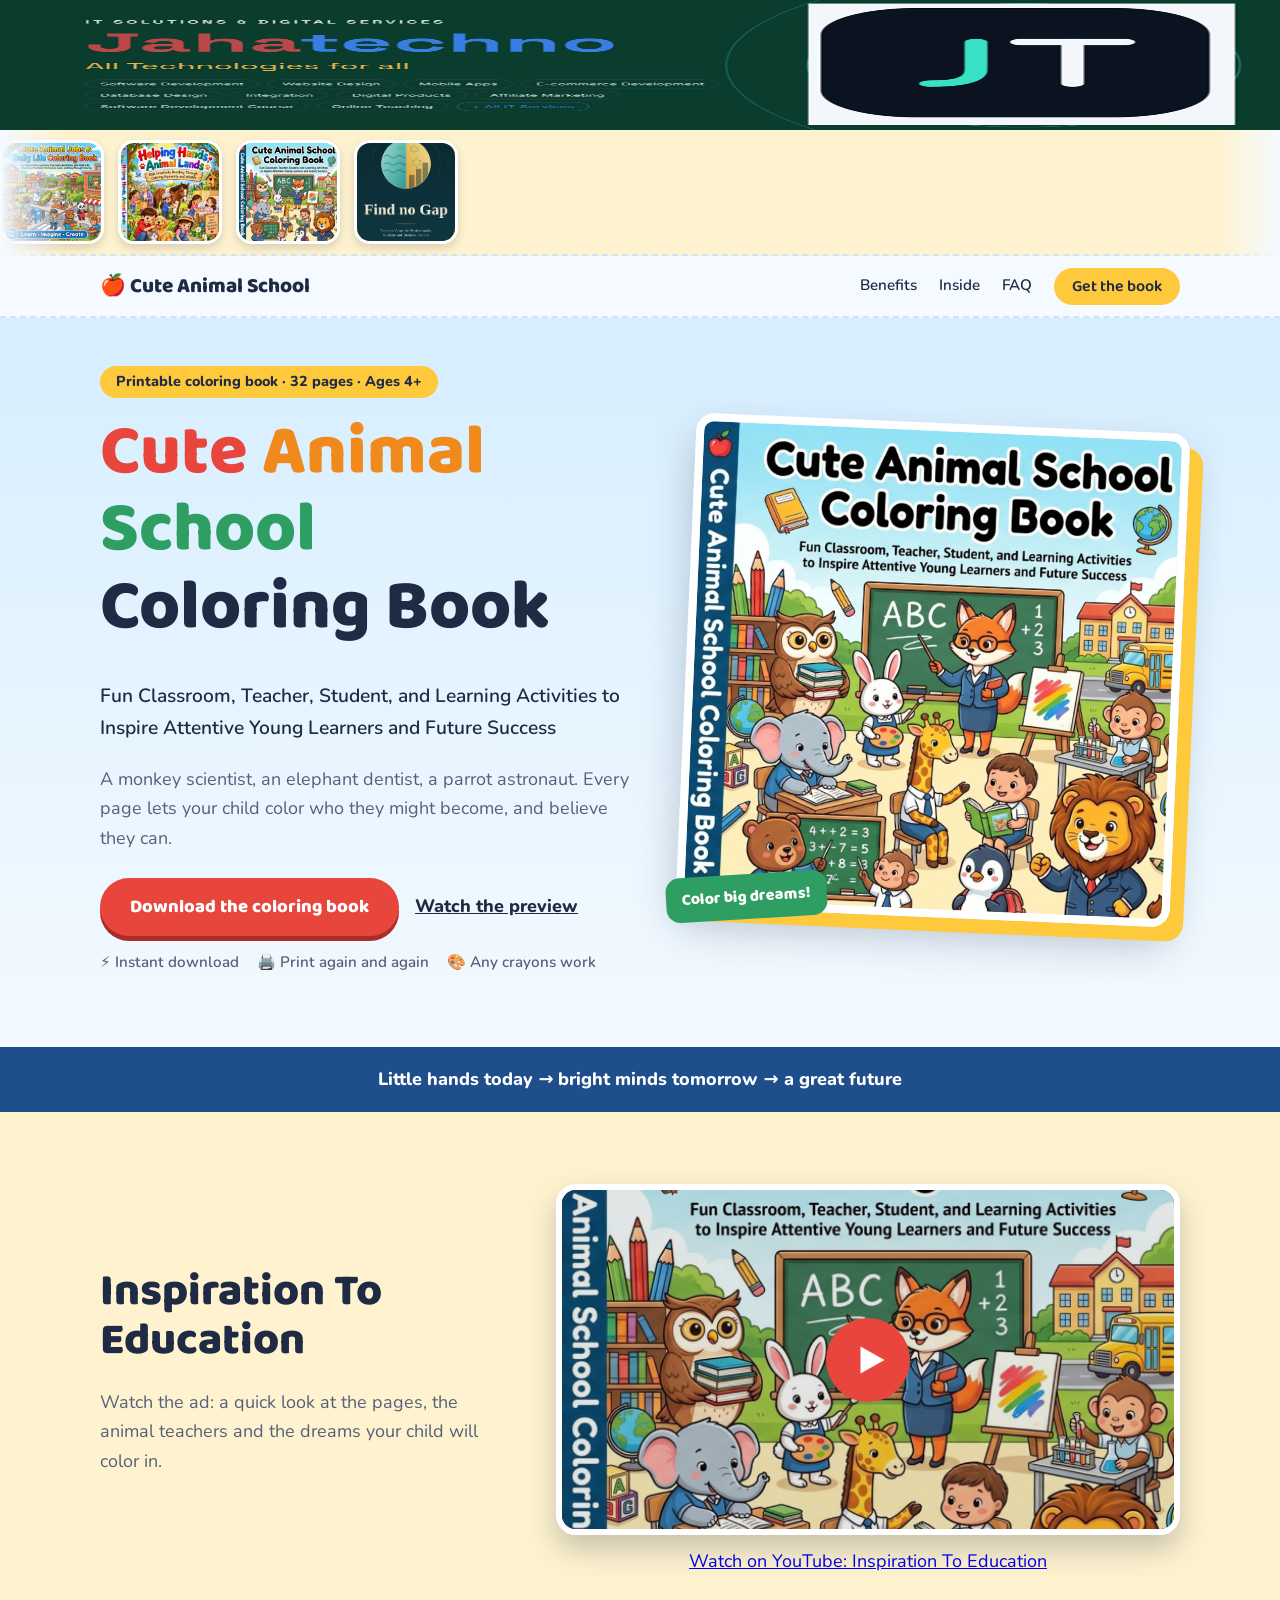
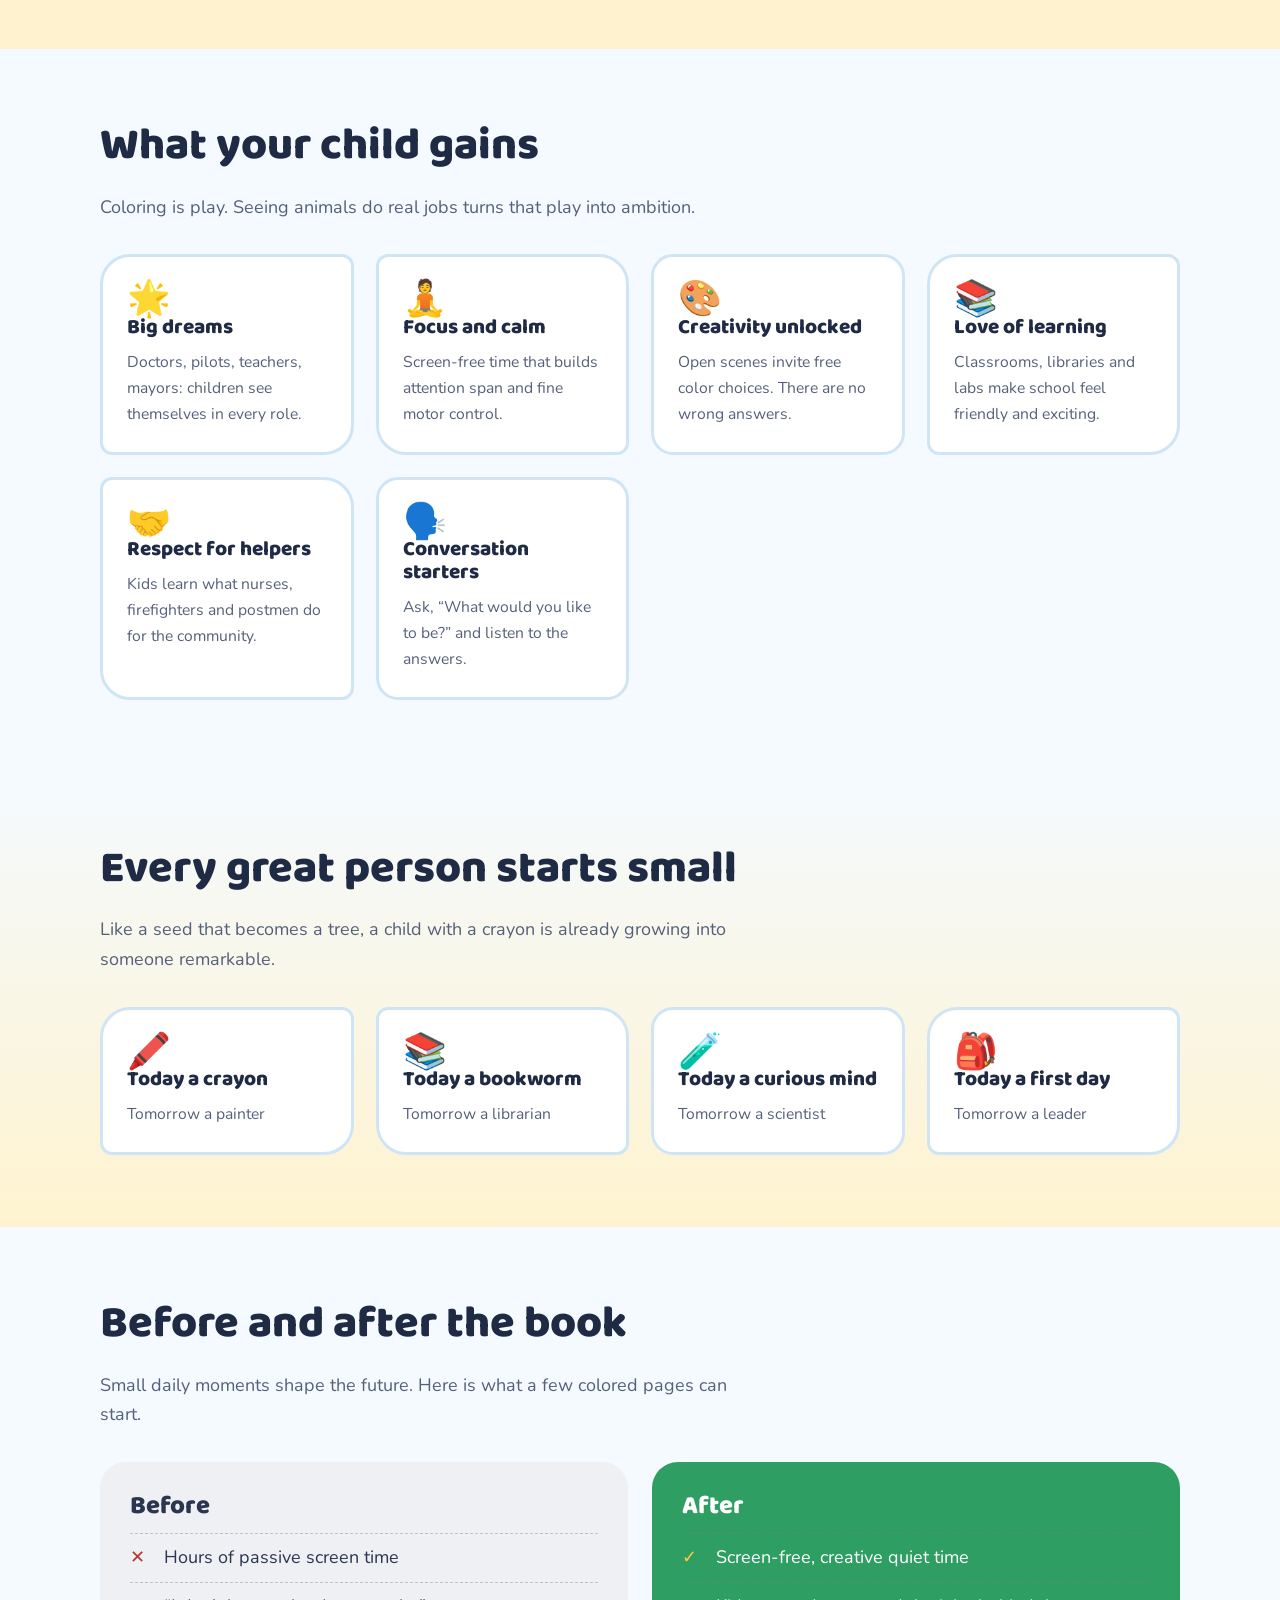
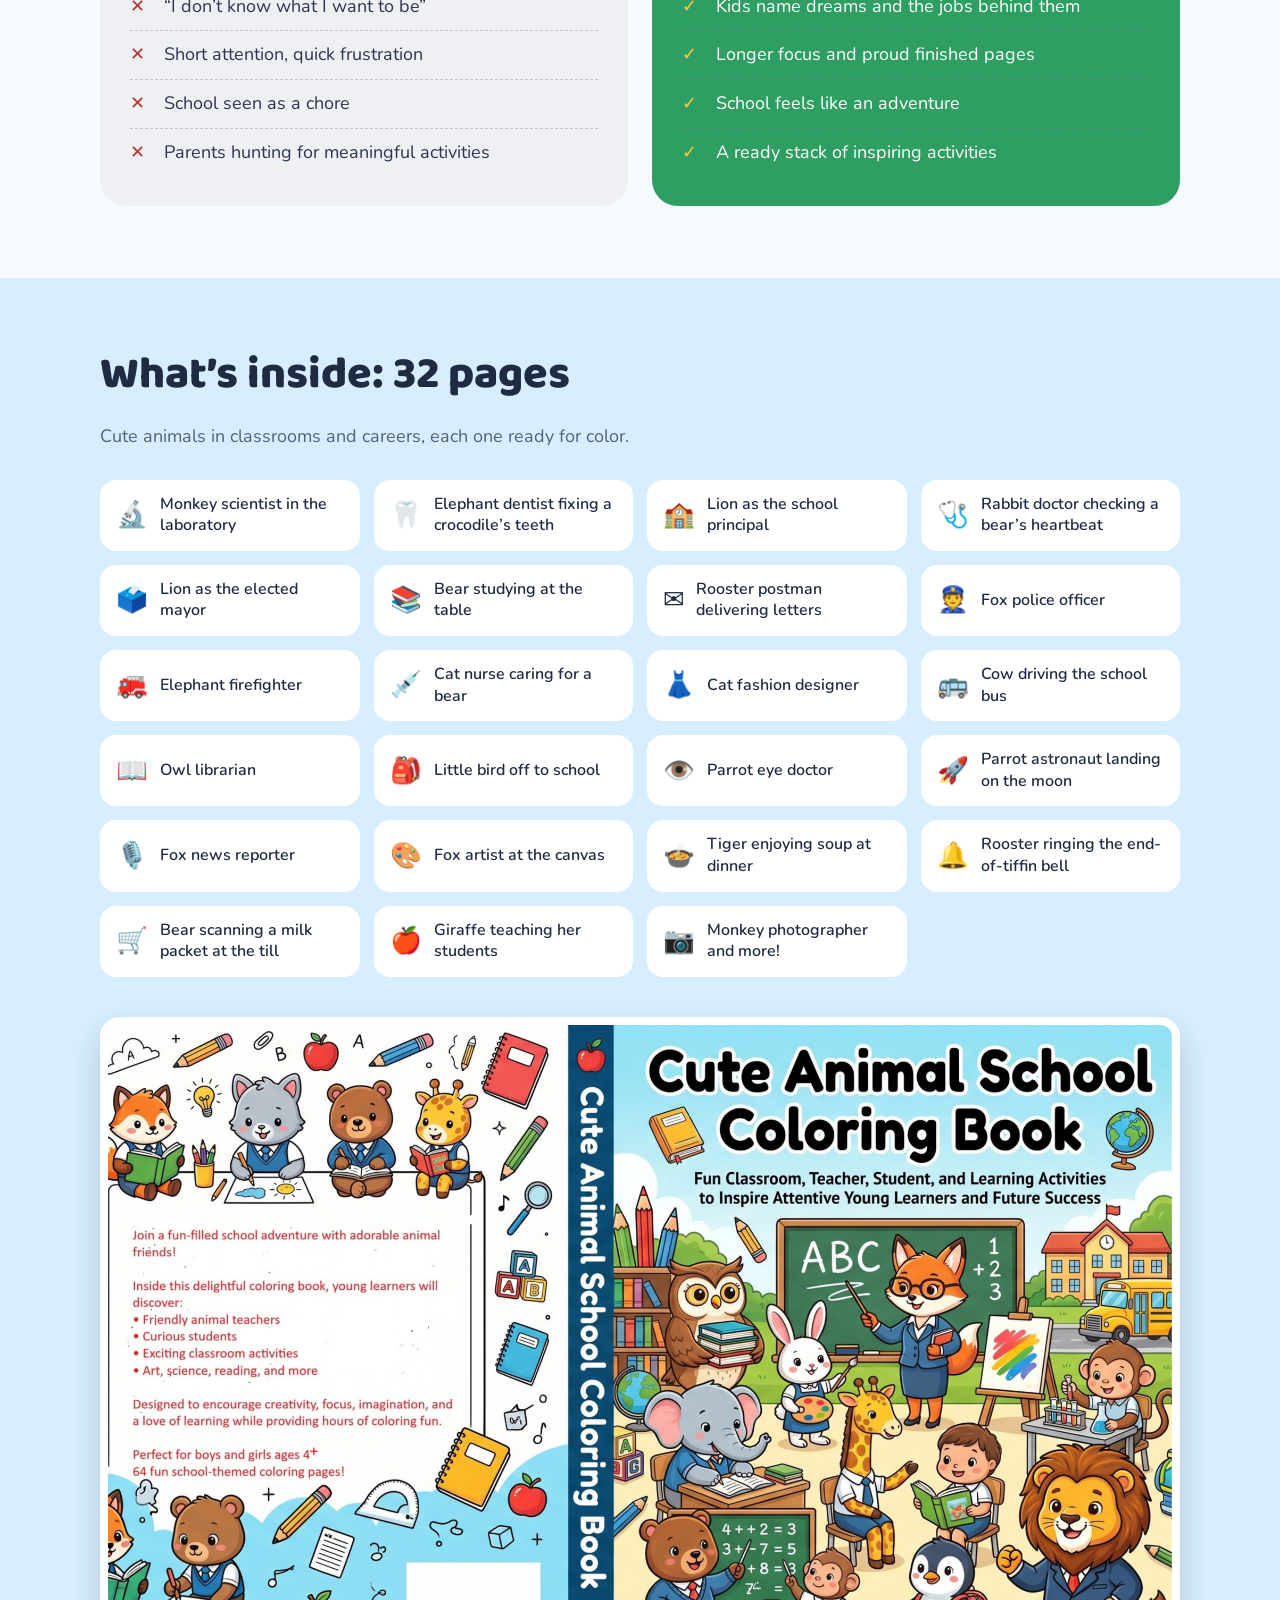
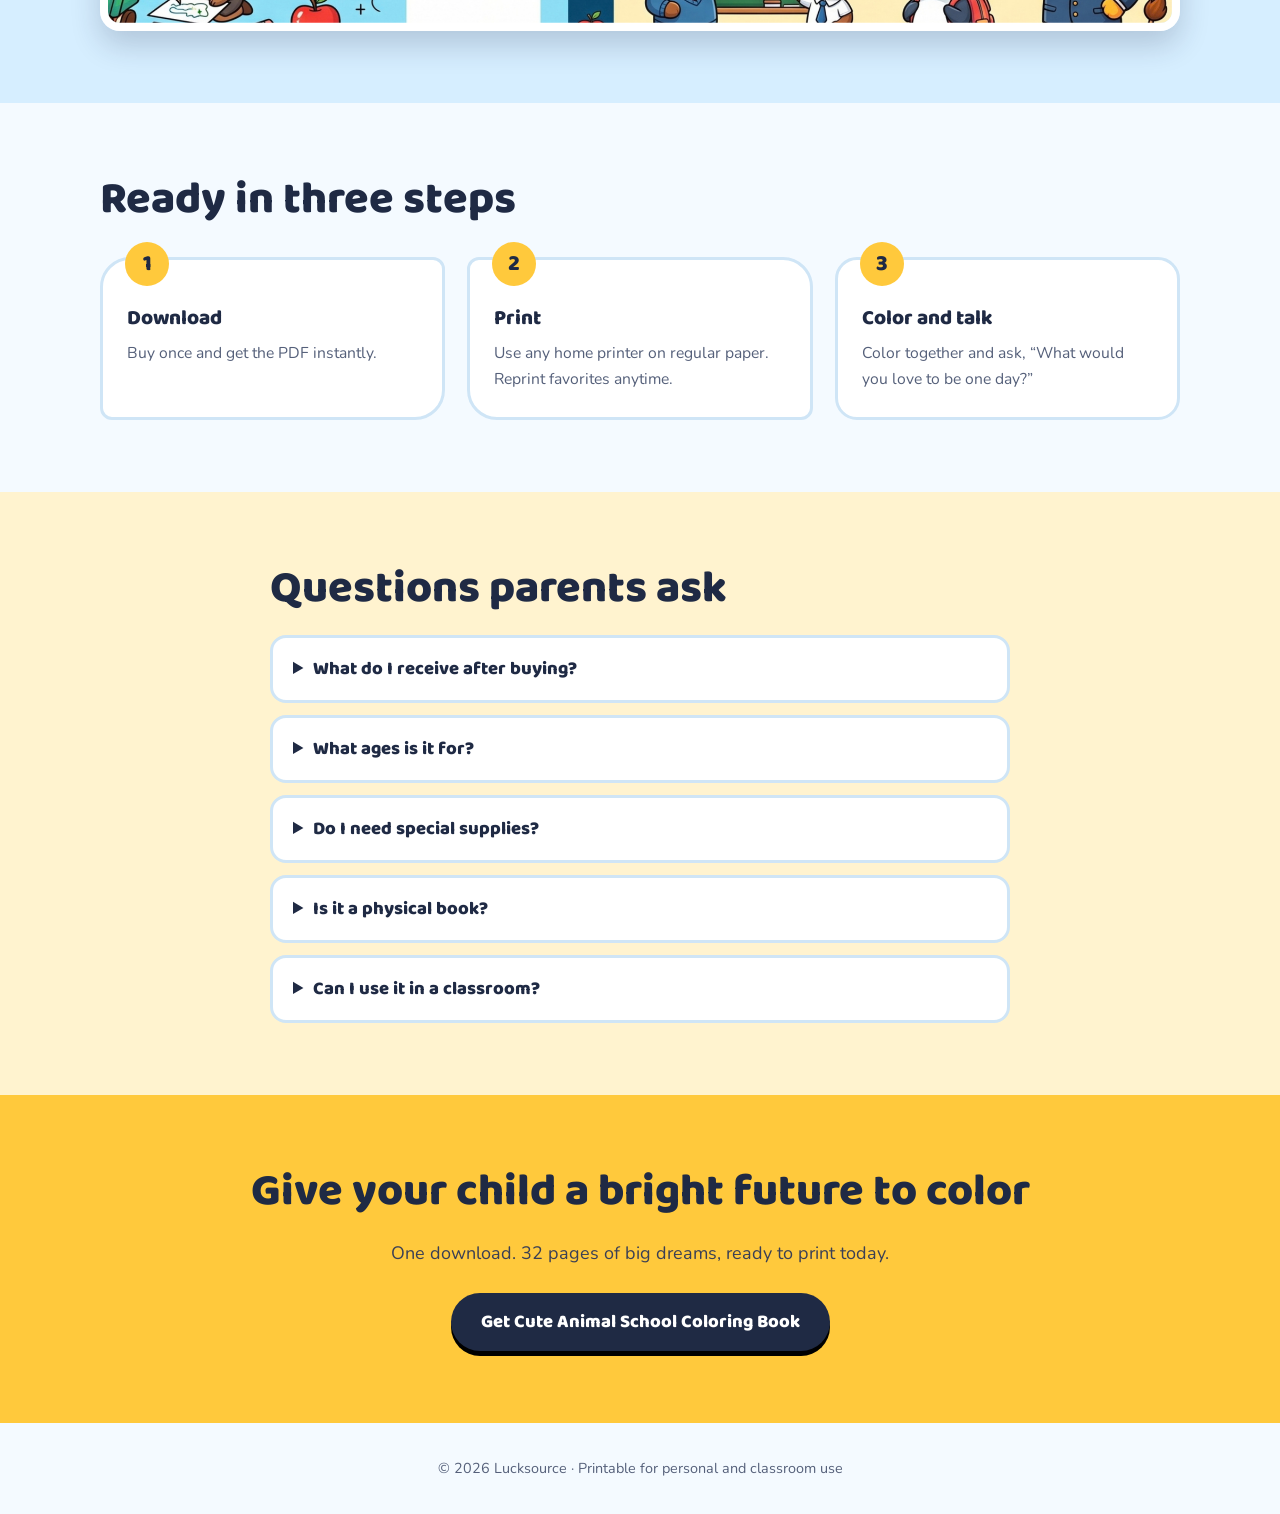
==== commit 326272e3: "Update bigdreams.html" ====
--- a/bigdreams.html
+++ b/bigdreams.html
@@ -28,6 +28,61 @@
 
 </head>
 <body>
+   <div id="loading-overlay"><div class="spinner"></div></div>
+<noscript><style>#loading-overlay{display:none}</style></noscript>
+   <!-- ===== JAHATECHNO BANNER ===== -->
+  <style>
+.jt-banner{display:block;width:100%;background:#0B3D2E;line-height:0}
+.jt-banner img{display:block;width:100%;height:130px;max-width:1600px;margin:0 auto}
+</style>
+<a class="jt-banner" href="#top" aria-label="Jahatechno - All Technologies for all">
+<img src="Jahatechnologo.png" width="2880" height="520" alt="Jahatechno - All Technologies for all. Software development, website design, mobile apps, e-commerce, database design, integration, digital products, affiliate marketing, software development course, online teaching and all IT services.">
+</a>
+
+<style>
+#loading-overlay{
+    position:fixed;
+    inset:0;
+    display:flex;
+    justify-content:center;
+    align-items:center;
+    background:#fff;
+    z-index:9999;
+    opacity:1;
+    transition:opacity .5s ease;
+}
+
+#loading-overlay.hide{
+    opacity:0;
+    pointer-events:none;
+}
+
+.spinner{
+    width:50px;
+    height:50px;
+    border:5px solid #ddd;
+    border-top-color:#2563eb;
+    border-radius:50%;
+    animation:spin .8s linear infinite;
+}
+
+@keyframes spin{
+    to{transform:rotate(360deg);}
+}
+</style>
+
+<script>
+window.addEventListener("load", () => {
+    const loader = document.getElementById("loading-overlay");
+
+    loader.classList.add("hide");
+
+    setTimeout(() => {
+        loader.remove();
+    }, 500); // match CSS transition duration
+});
+</script>
+
 <!-- ===== PRODUCT TICKER: to add a product, copy one <li> and change the link, image and alt text ===== -->
 <div class="ticker" id="ticker" role="region" aria-label="Our products">
     <ul class="ticker-track" id="tickerTrack"></ul>
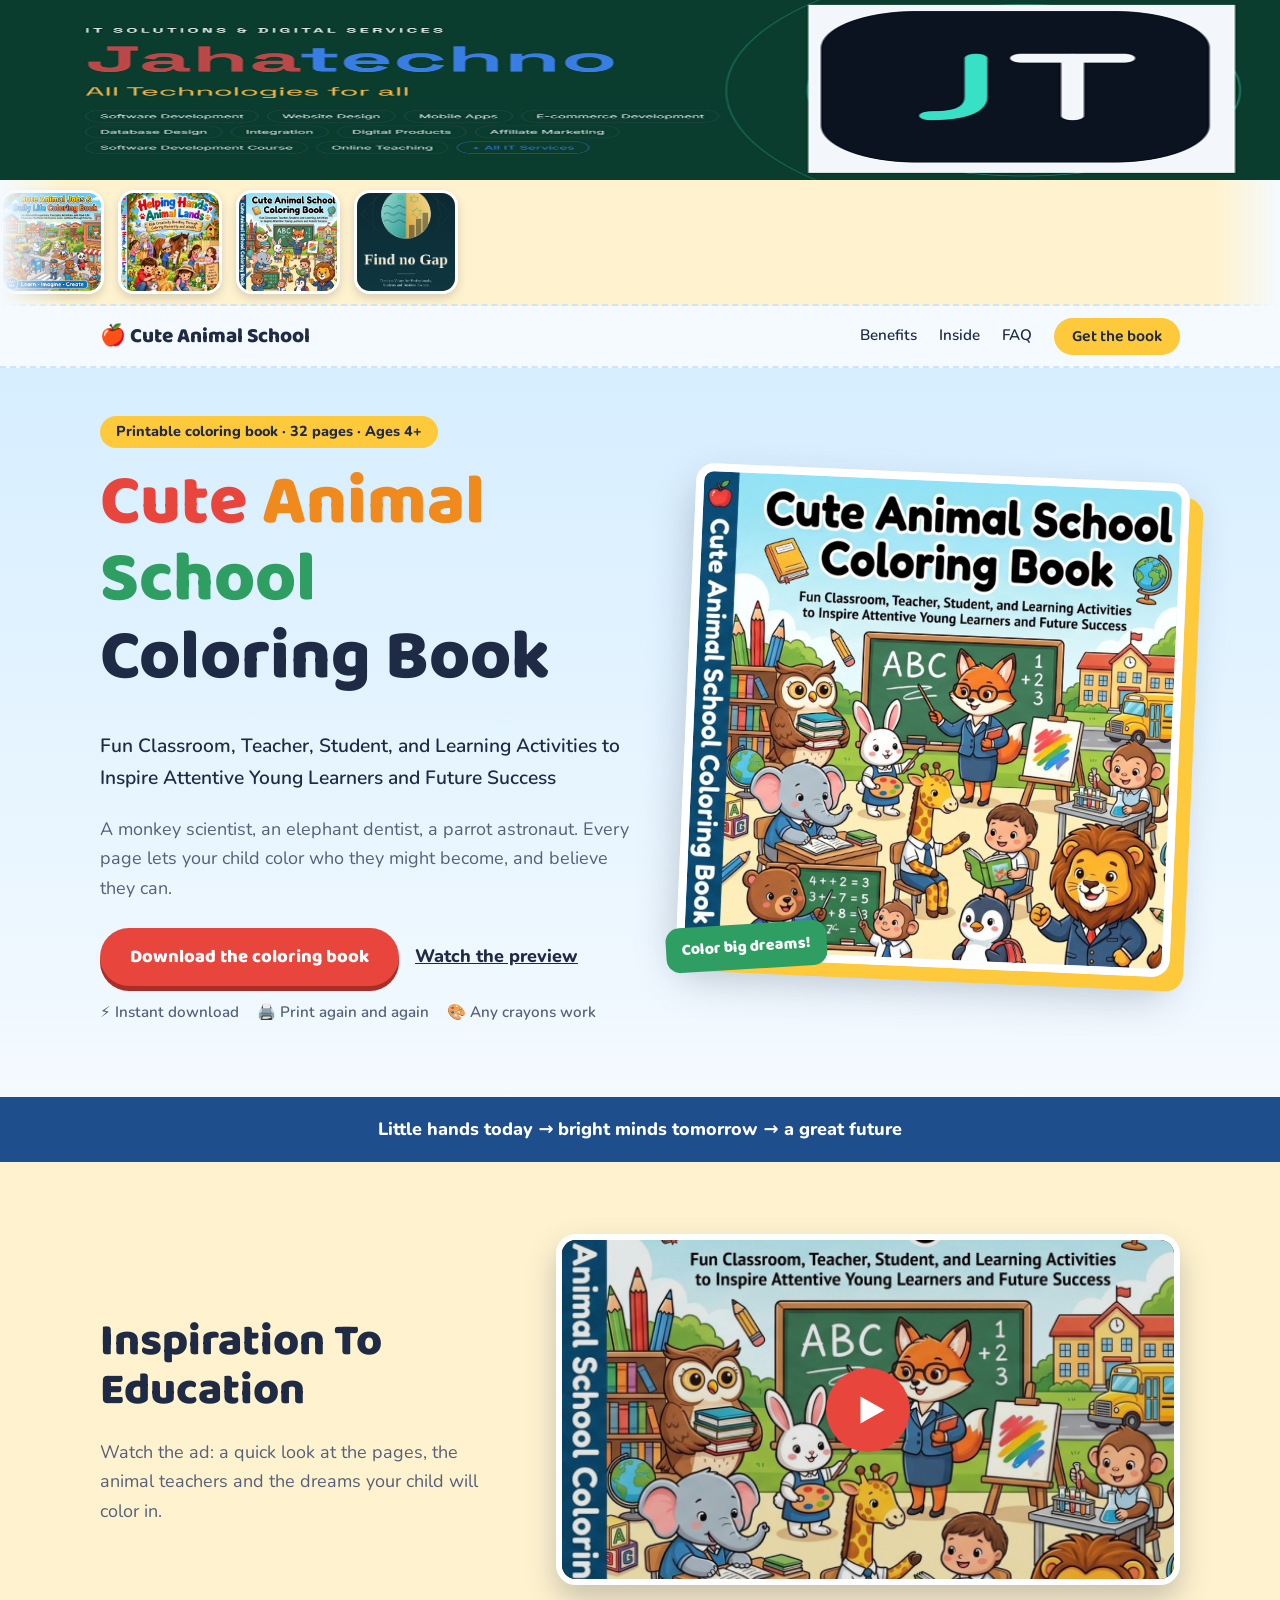
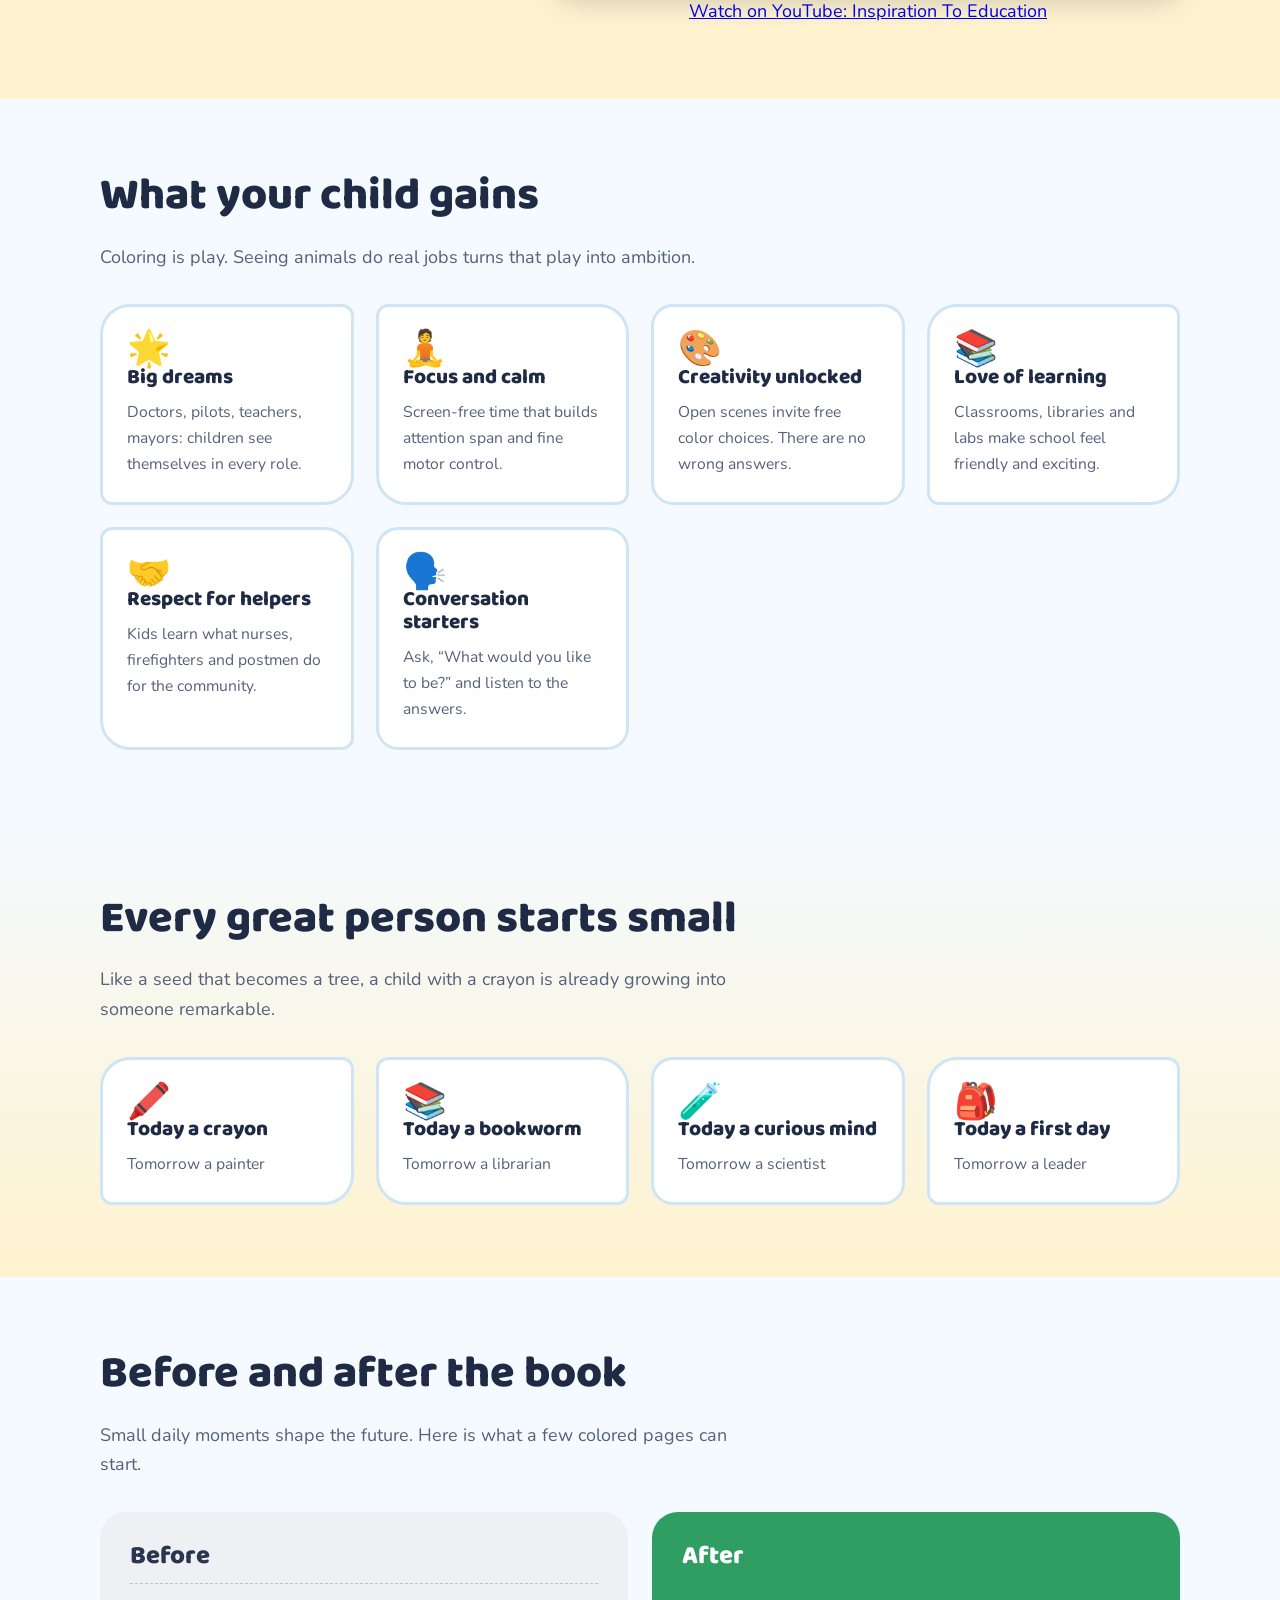
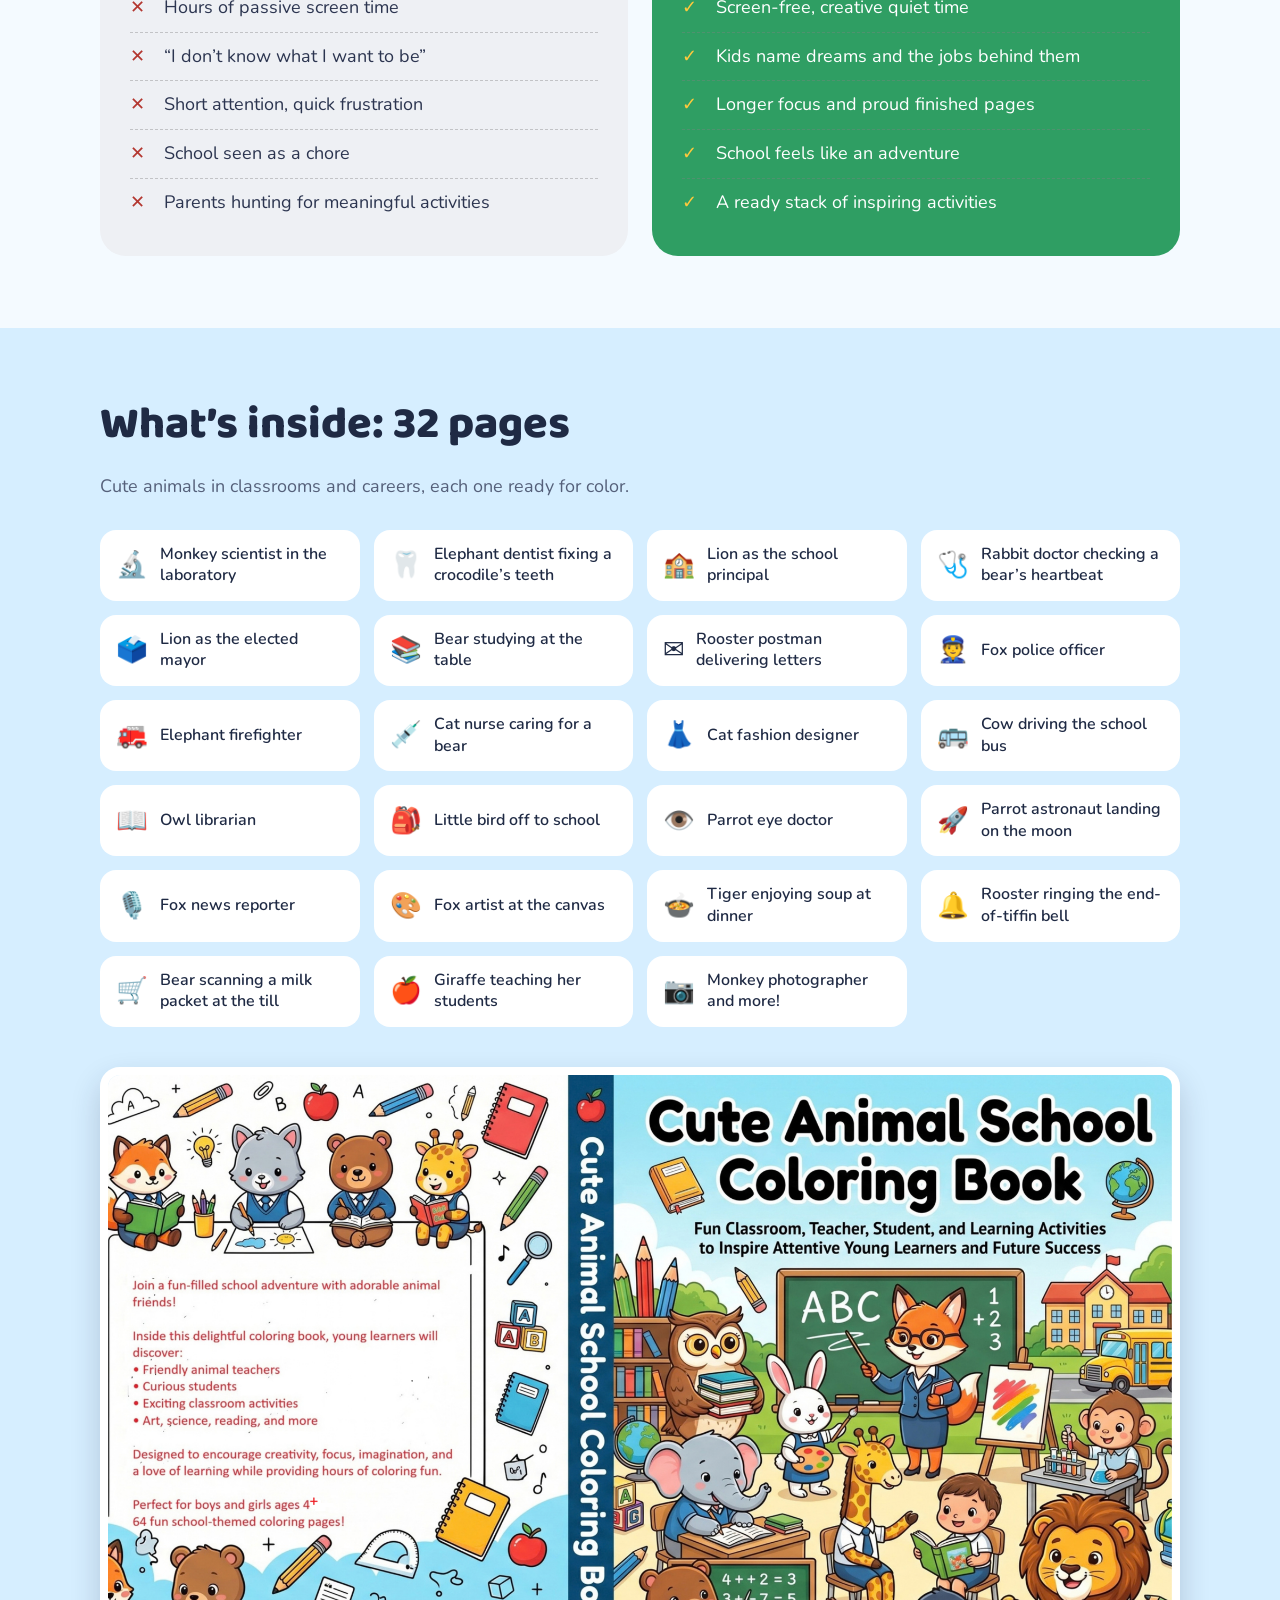
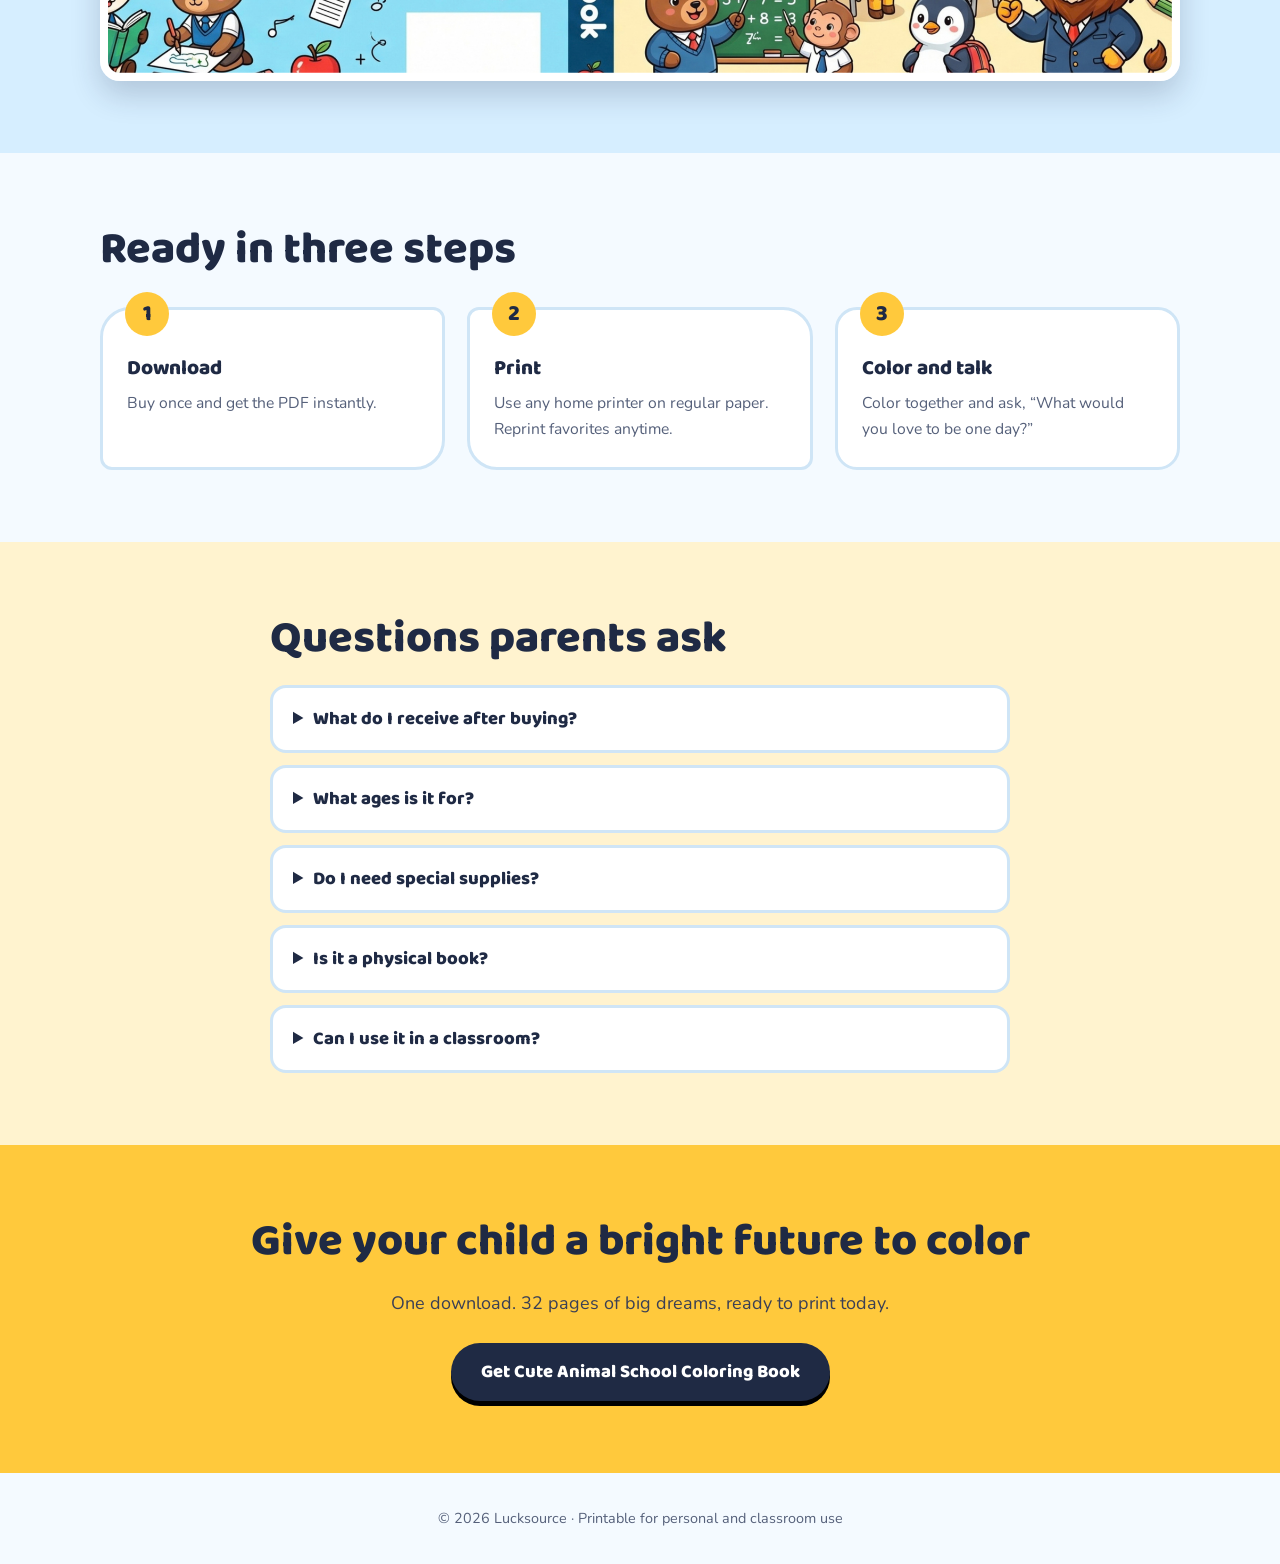
==== commit 2b999e41: "Update bigdreams.html" ====
--- a/bigdreams.html
+++ b/bigdreams.html
@@ -31,10 +31,7 @@
    <div id="loading-overlay"><div class="spinner"></div></div>
 <noscript><style>#loading-overlay{display:none}</style></noscript>
    <!-- ===== JAHATECHNO BANNER ===== -->
-  <style>
-.jt-banner{display:block;width:100%;background:#0B3D2E;line-height:0}
-.jt-banner img{display:block;width:100%;height:130px;max-width:1600px;margin:0 auto}
-</style>
+ 
 <a class="jt-banner" href="#top" aria-label="Jahatechno - All Technologies for all">
 <img src="Jahatechnologo.png" width="2880" height="520" alt="Jahatechno - All Technologies for all. Software development, website design, mobile apps, e-commerce, database design, integration, digital products, affiliate marketing, software development course, online teaching and all IT services.">
 </a>
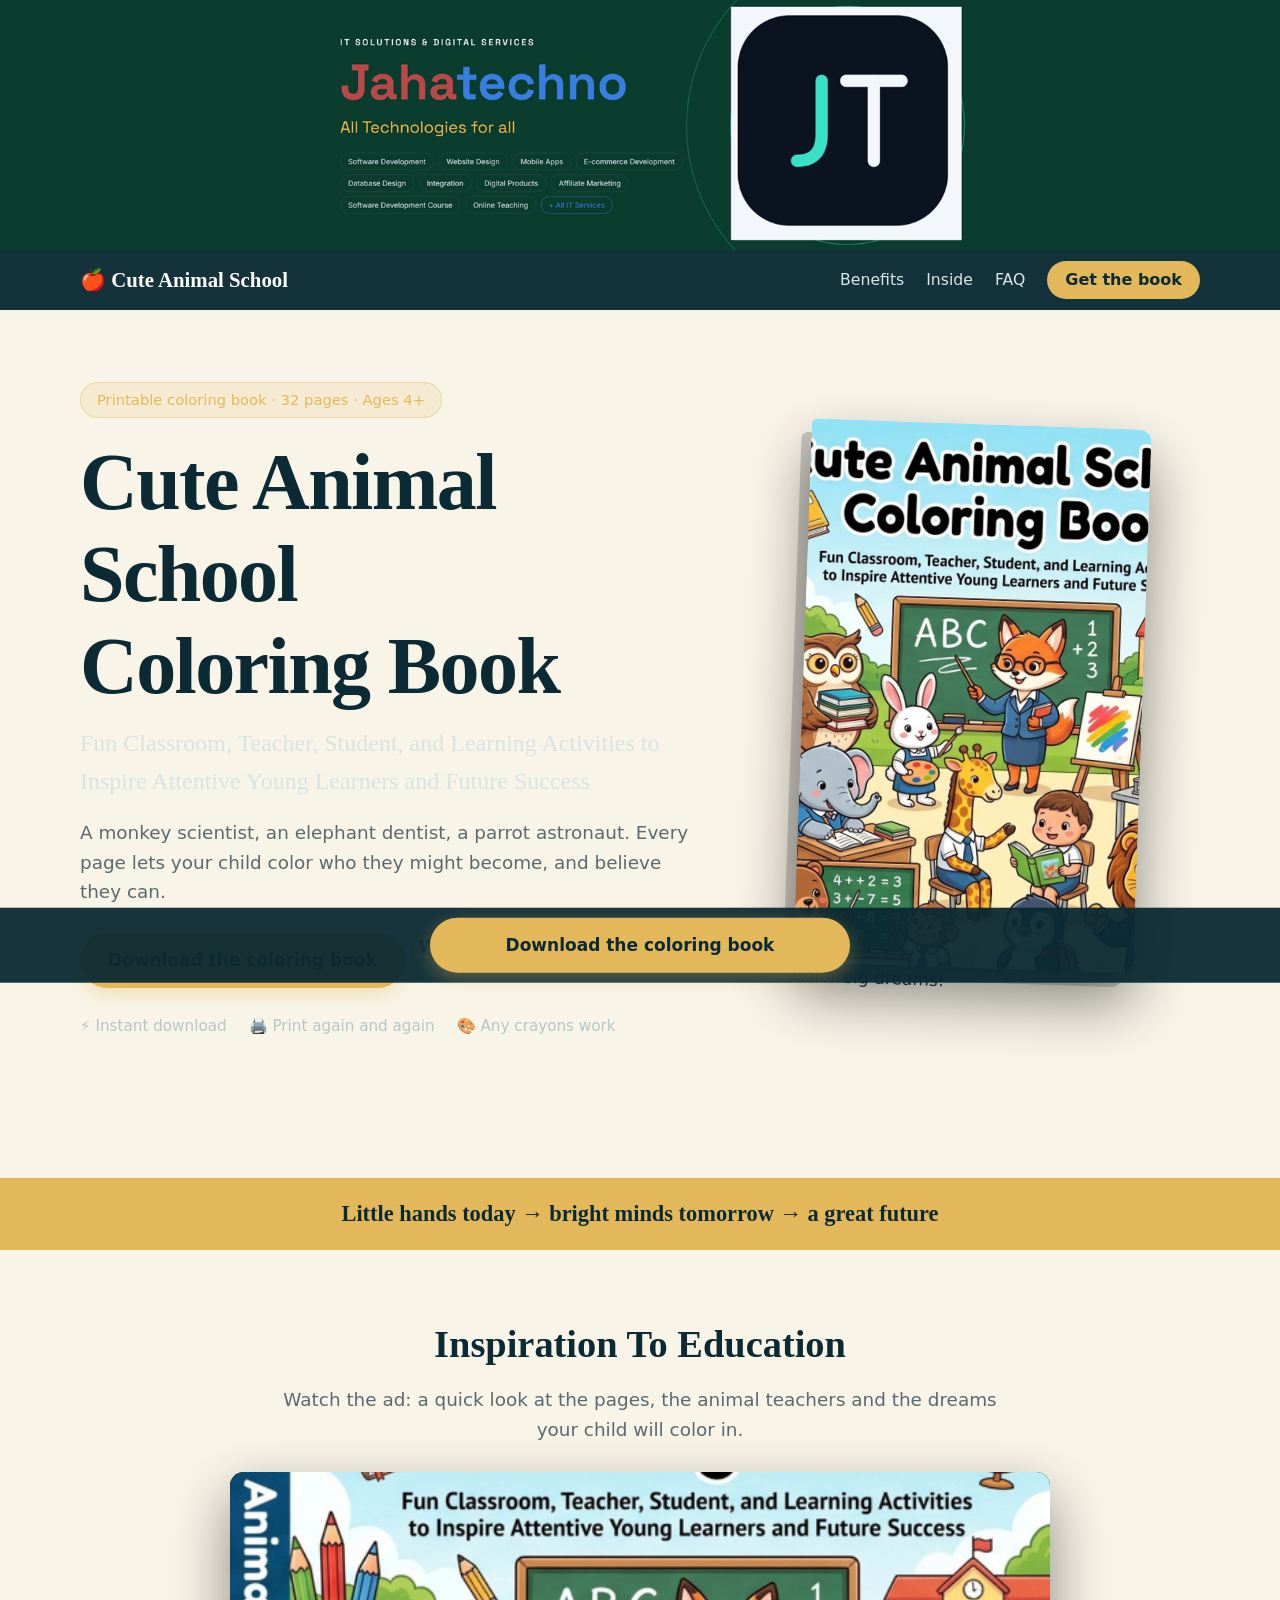
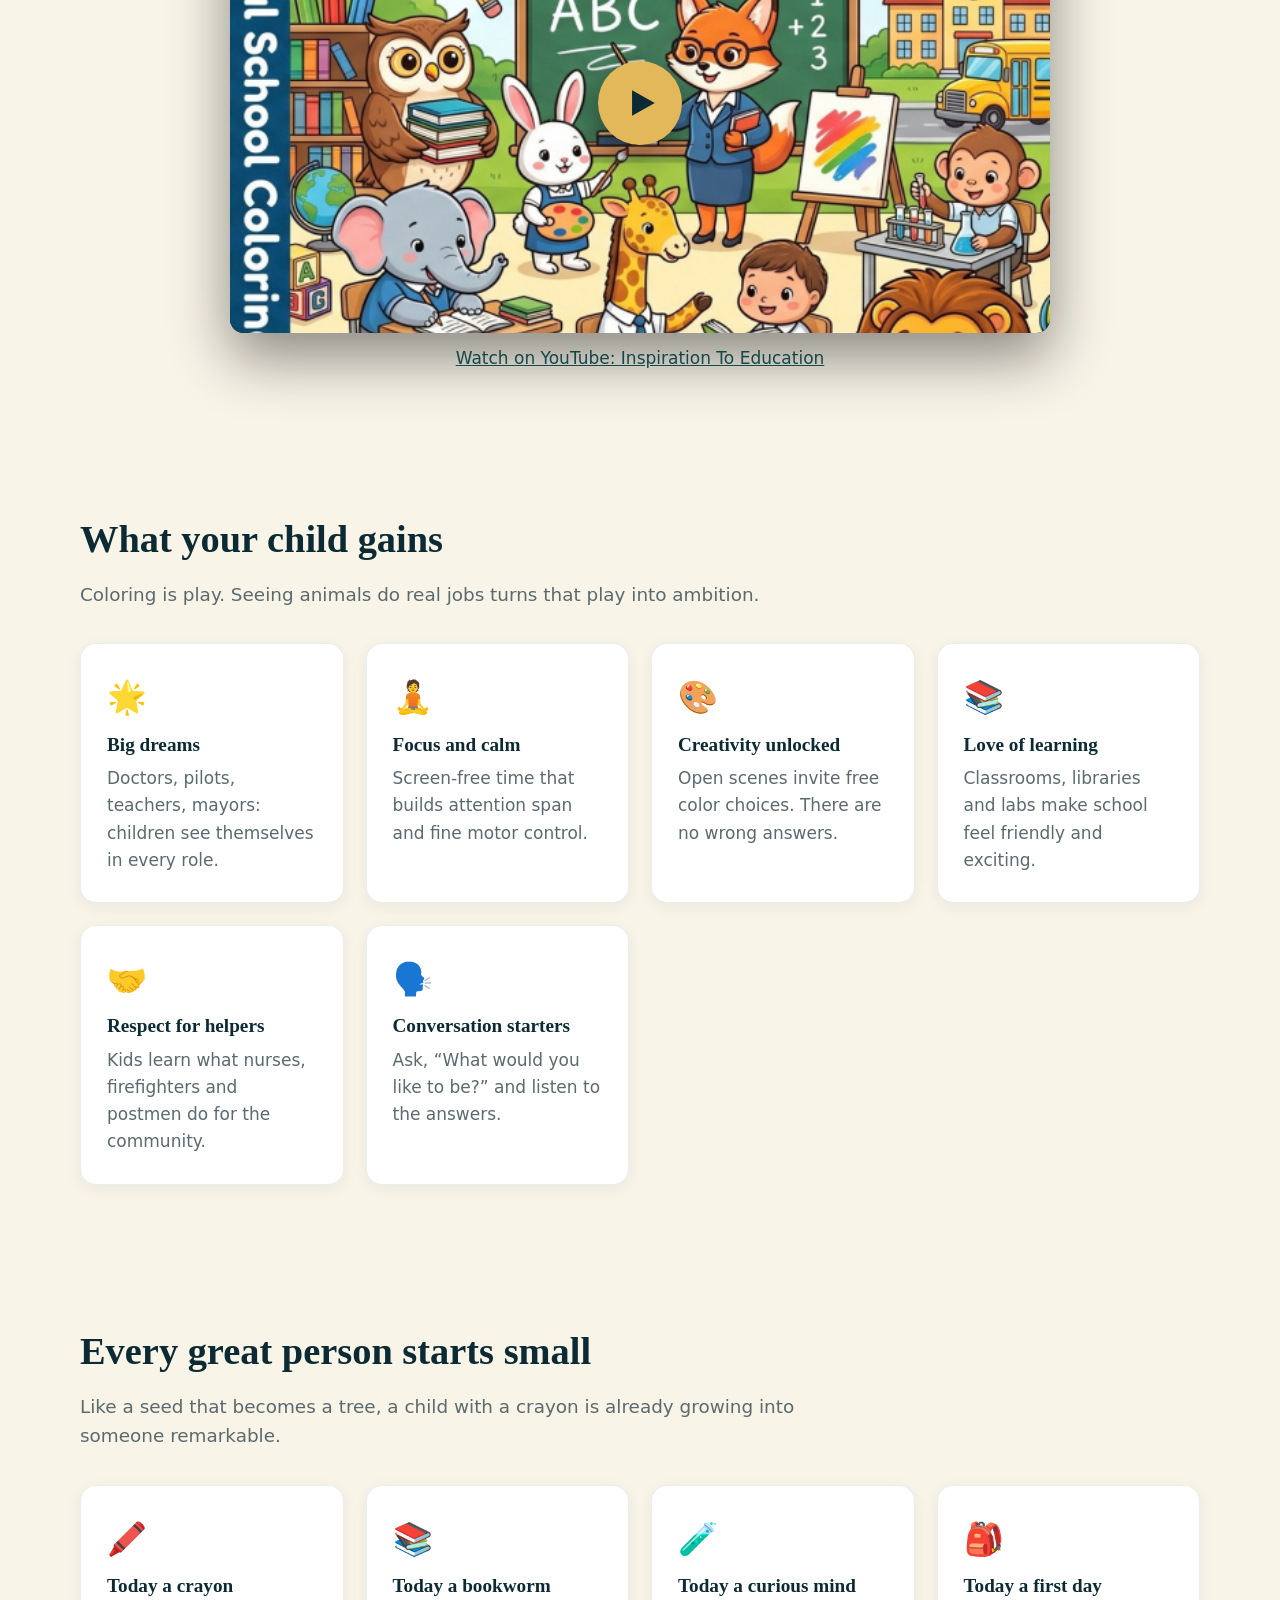
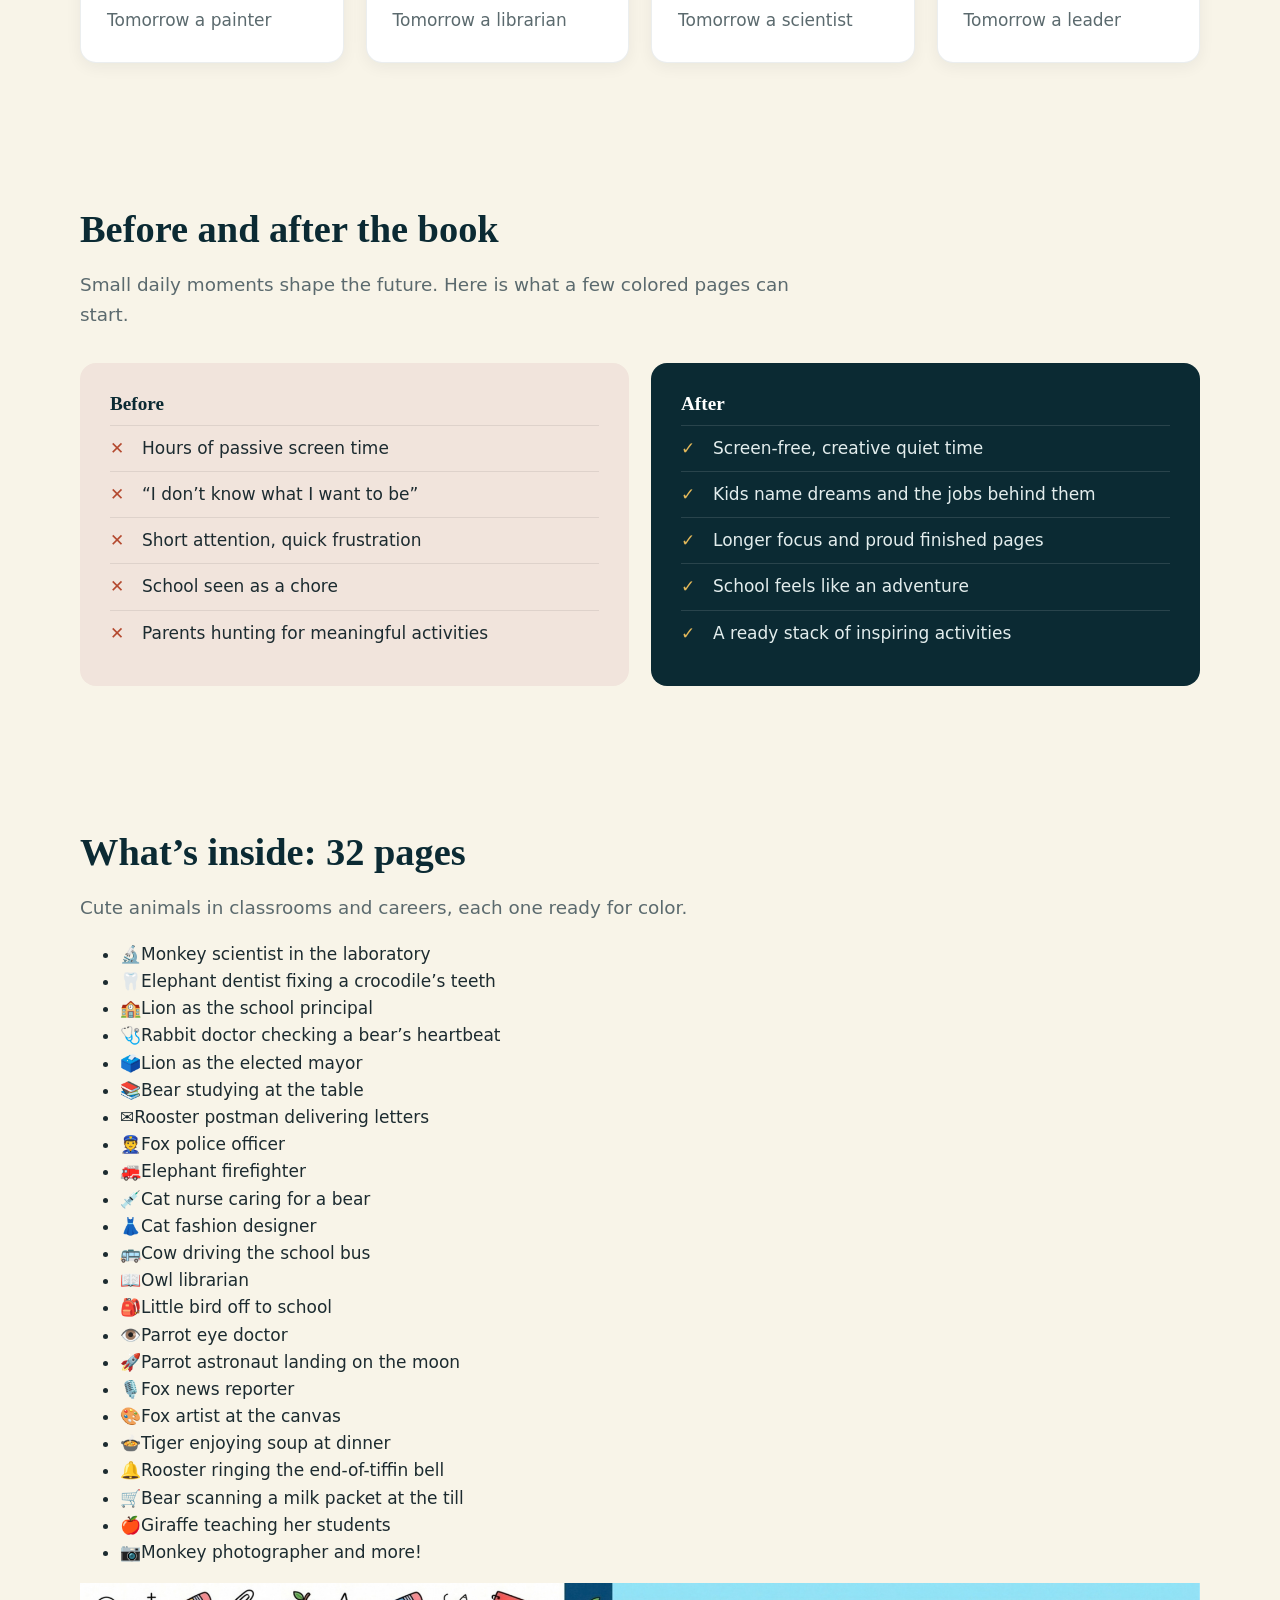
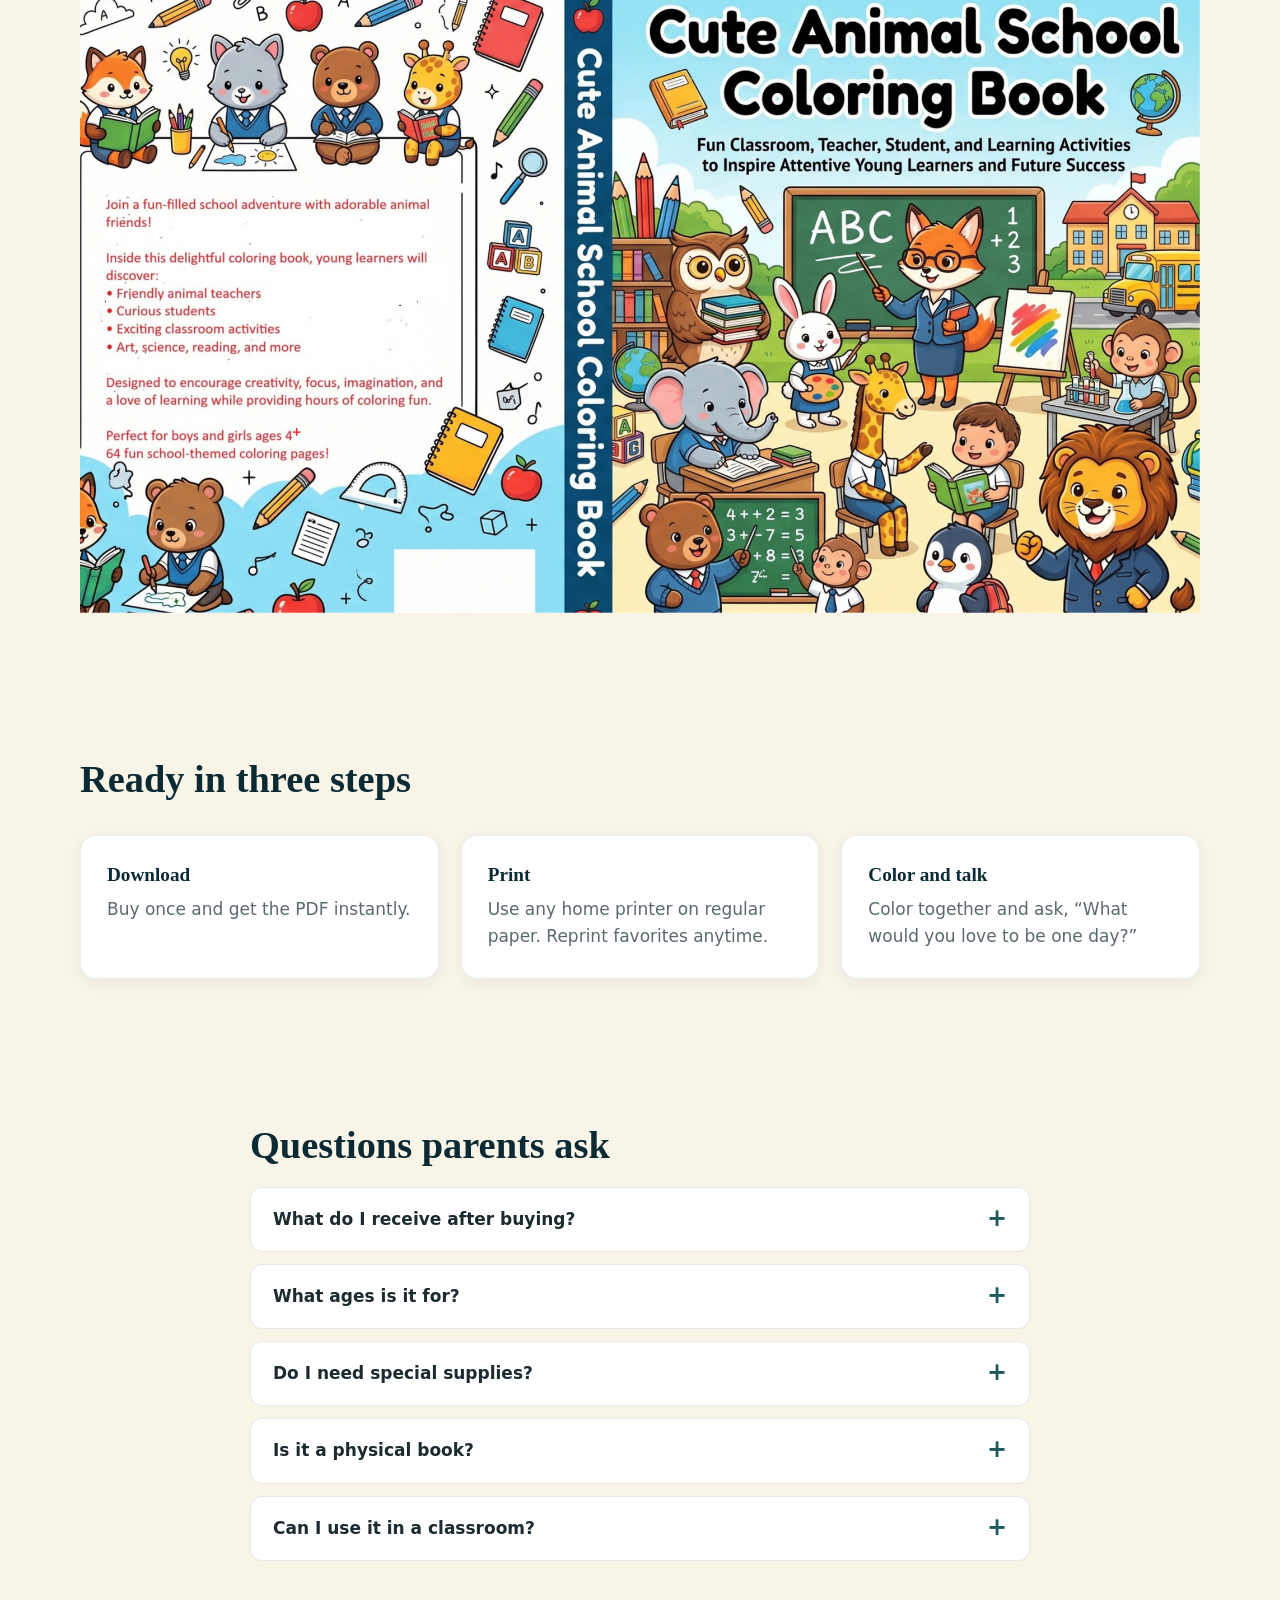
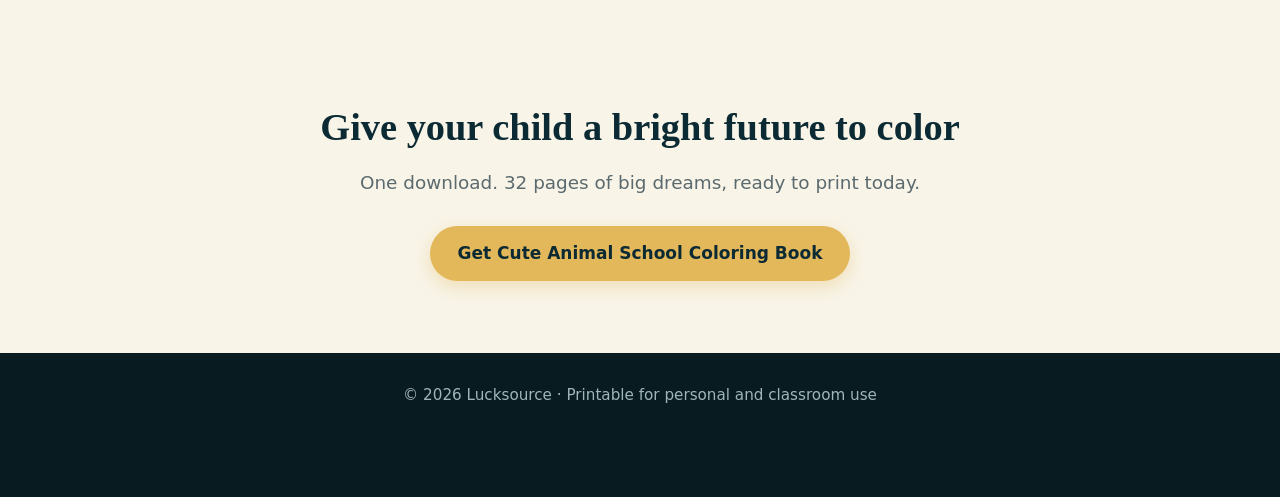
==== commit 55ca472f: "Add files via upload" ====
--- a/bigdreams.html
+++ b/bigdreams.html
@@ -104,6 +104,12 @@
 <div class="book"><img src="thumnailcuteanimalschool.png" width="600" height="600" alt="Cover of the Cute Animal School Coloring Book showing a fox teacher, owl, rabbit, elephant, giraffe, lion and penguin in a classroom"><div class="stamp">Color big dreams!</div></div>
 </div></section>
 
+<!-- ===== PRODUCT SLIDER 2 (before the video) : productsPath2.txt ===== -->
+<div class="ticker" id="ticker2" data-src="productsPath2.txt" role="region" aria-label="More products"><ul class="ticker-track"></ul></div>
+
+
+
+
 <div class="strip"><p>Little hands today → bright minds tomorrow → a great future</p></div>
 
 <section class="video" id="video"><div class="wrap">
@@ -116,6 +122,15 @@
 <p style="text-align:center;margin:12px 0 0"><a href="https://www.youtube.com/watch?v=1lcFQXKccN4" rel="noopener" target="_blank">Watch on YouTube: Inspiration To Education</a></p>
 </div>
 </div></section>
+
+<!-- ===== PRODUCT SLIDER 3 (after the video) : productsPath3.txt ===== -->
+<div class="ticker rev" id="ticker3" data-src="productsPath3.txt" role="region" aria-label="Recommended products"><ul class="ticker-track"></ul></div>
+
+
+
+
+
+
 
 <section id="benefits"><div class="wrap">
 <h2>What your child gains</h2>
